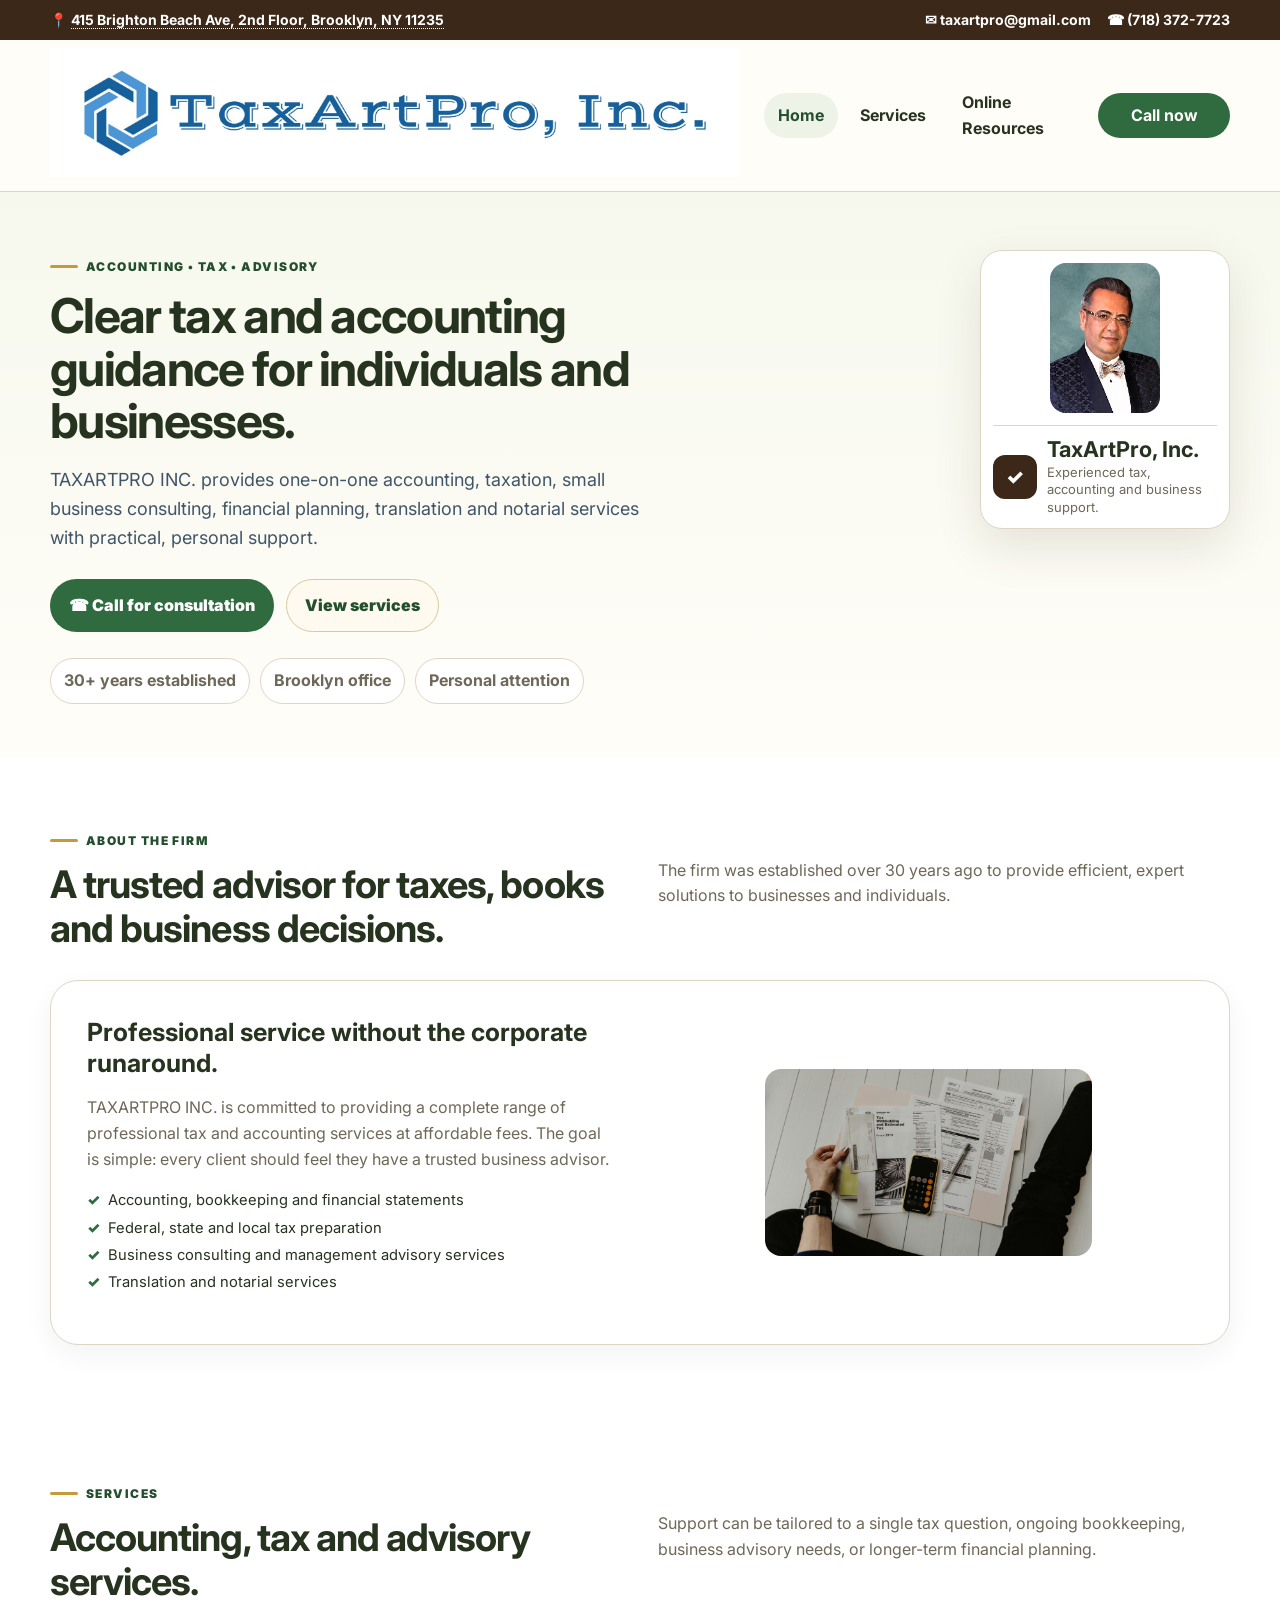
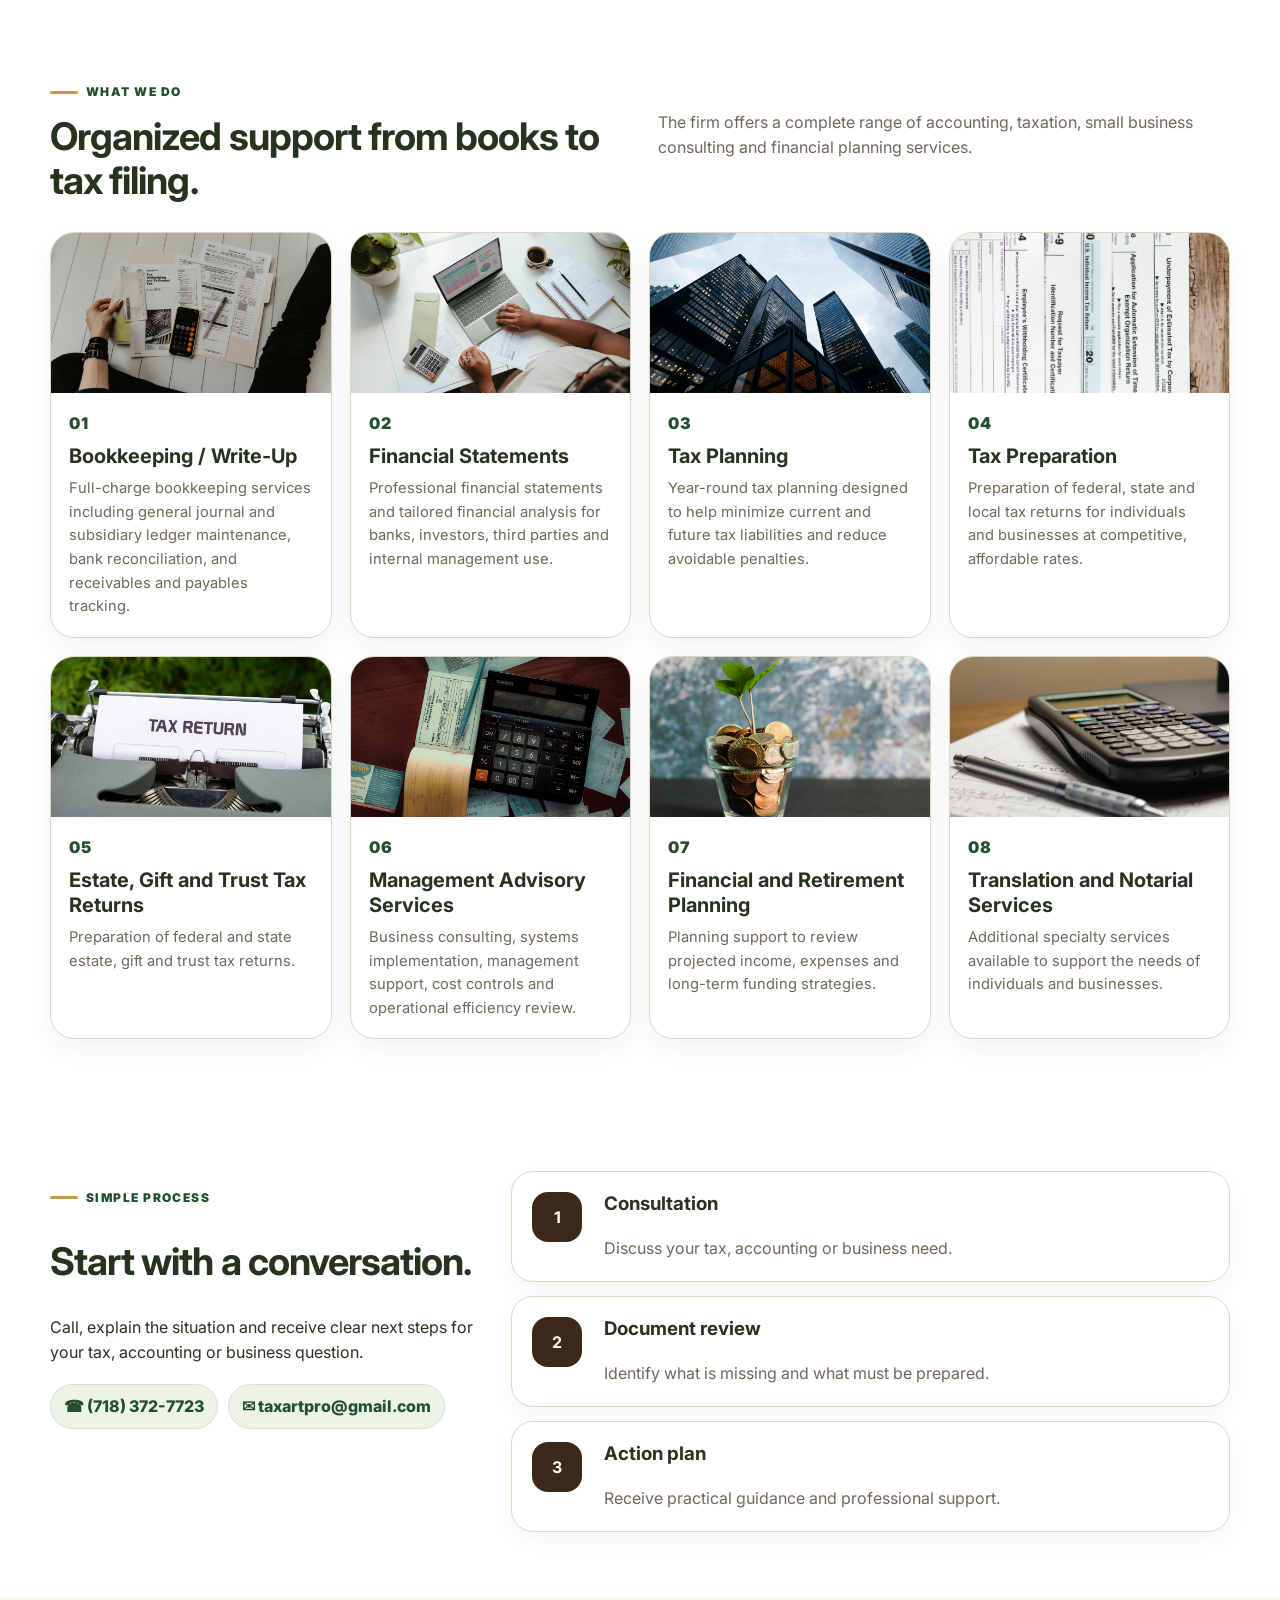
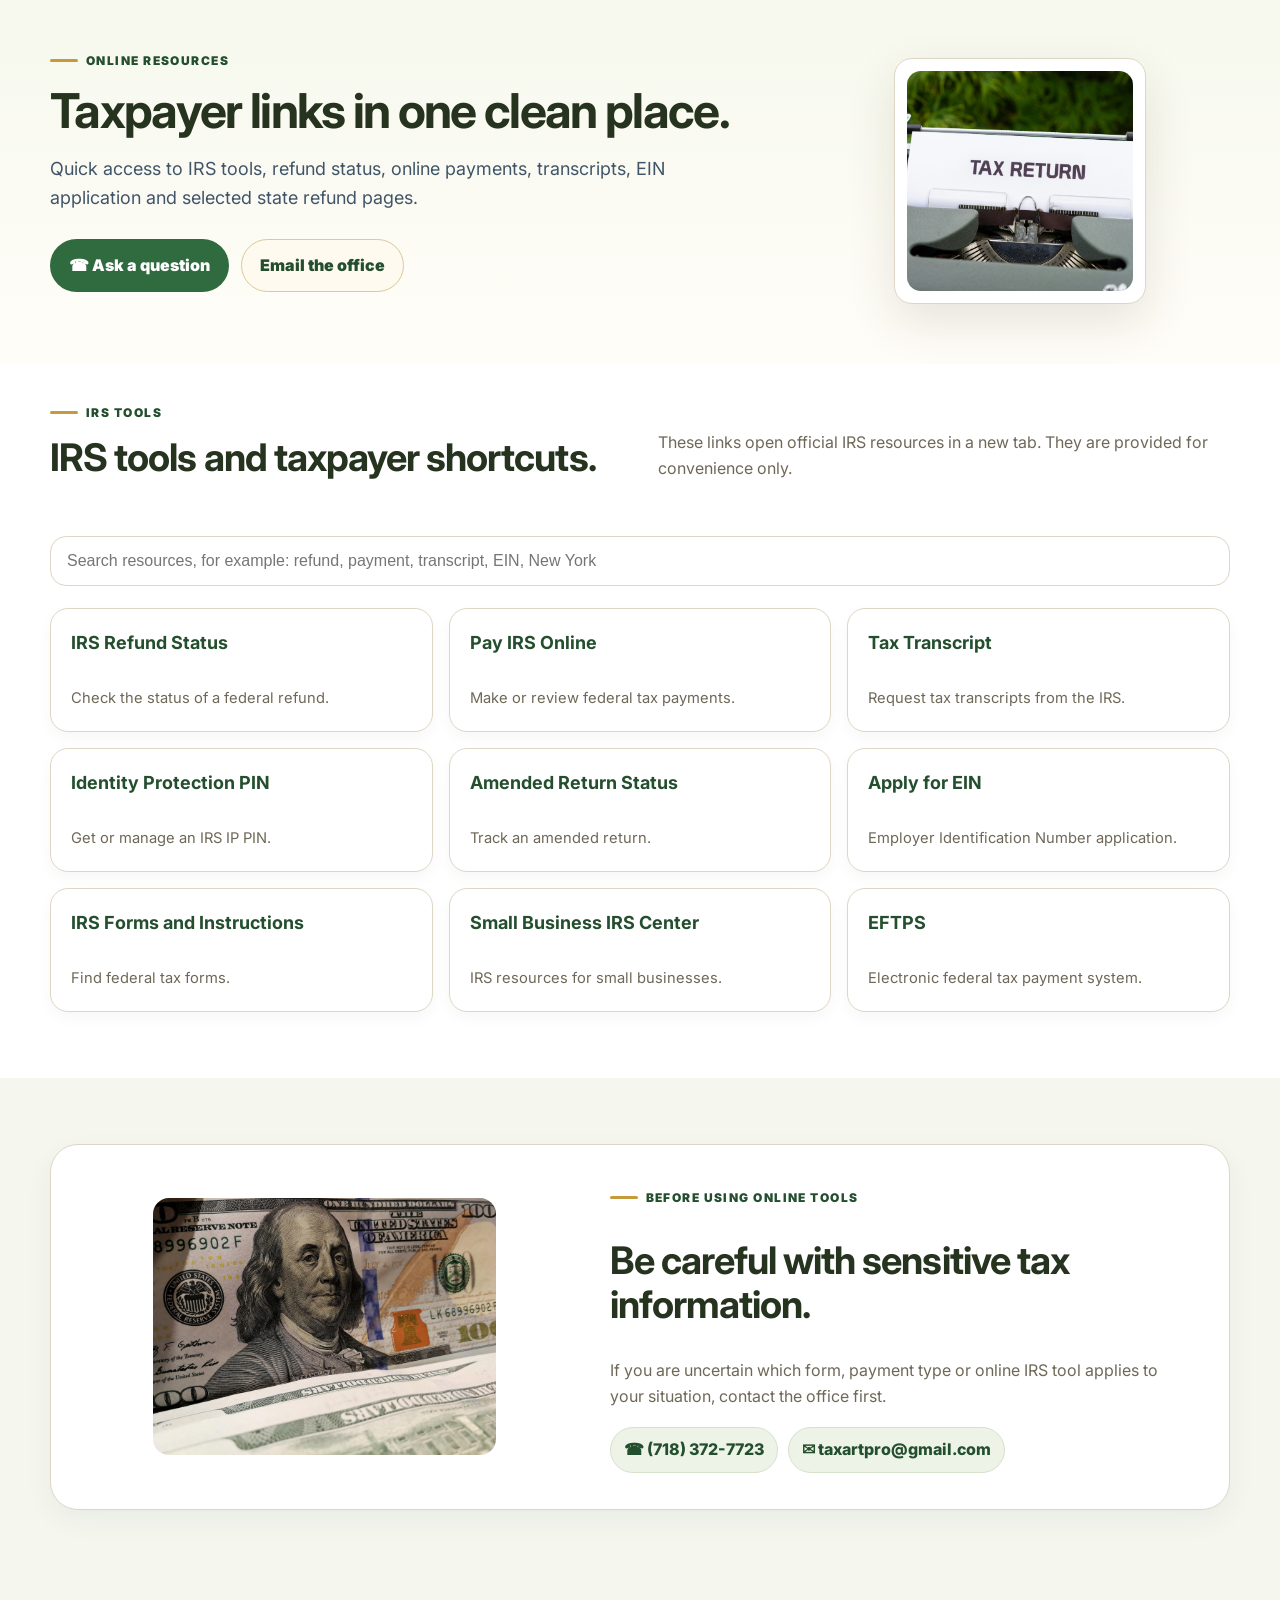
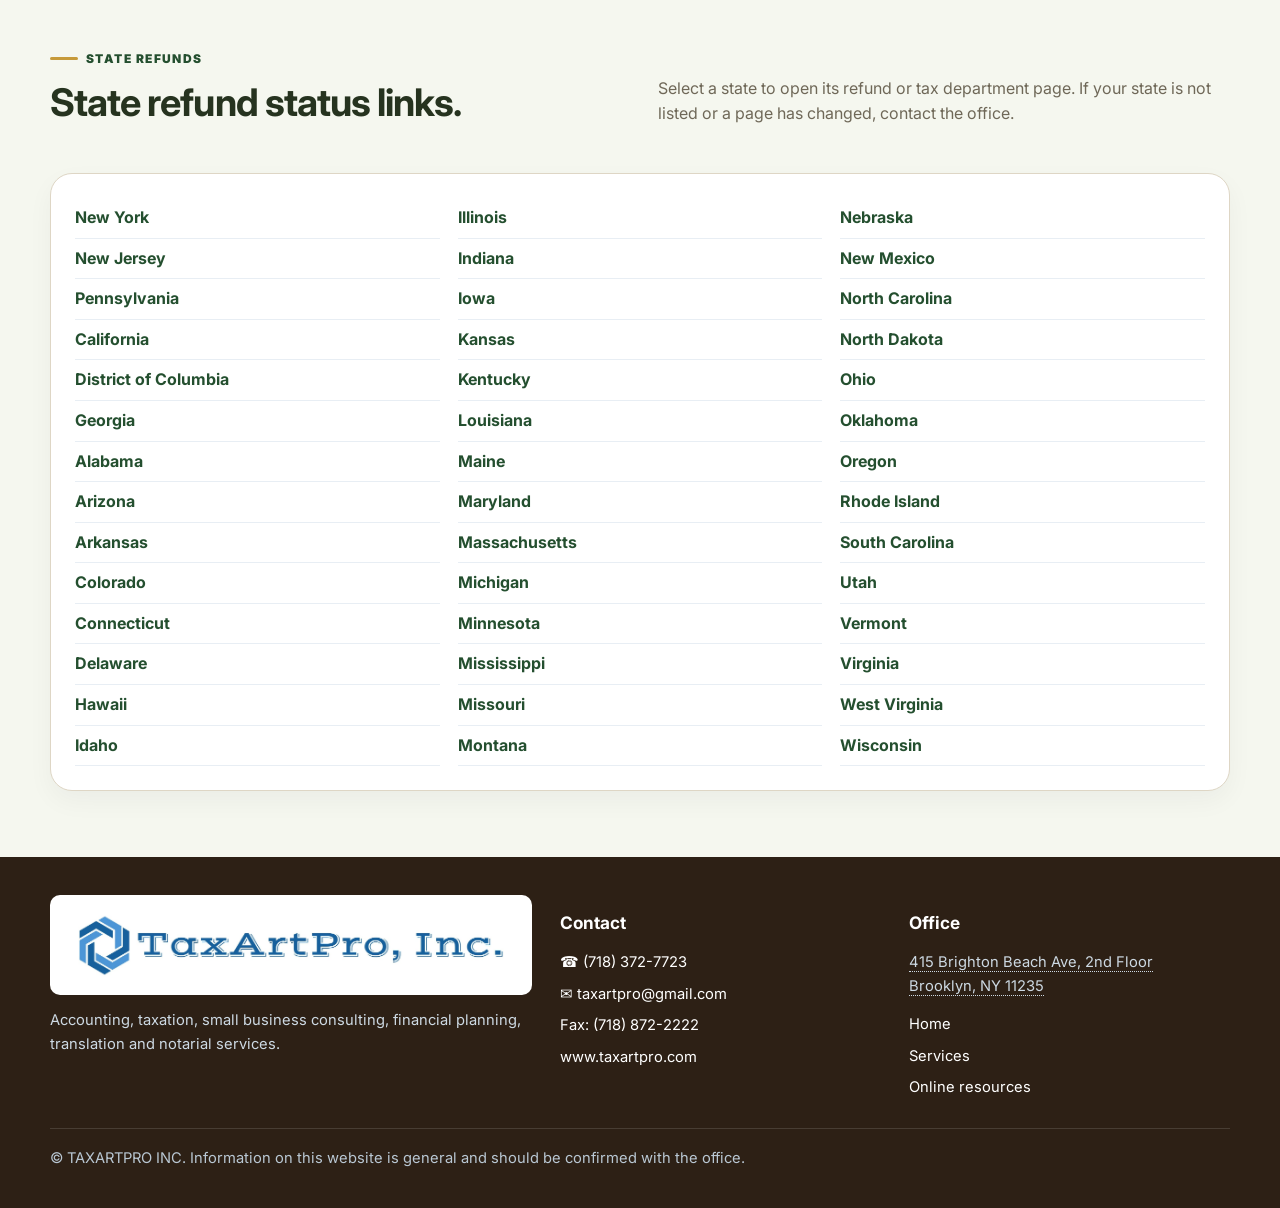
==== index.html @ f342ea36 "Add files via upload" ====
<!doctype html>
<html lang="en">
<head>
<meta charset="utf-8">
<meta name="viewport" content="width=device-width, initial-scale=1">
<title>TAXARTPRO INC. | Accounting, Tax & Advisory</title>
<meta name="description" content="Accounting, tax preparation, bookkeeping, consulting and financial planning services in Brooklyn, NY.">
<link rel="preconnect" href="https://fonts.googleapis.com">
<link rel="preconnect" href="https://fonts.gstatic.com" crossorigin>
<link href="https://fonts.googleapis.com/css2?family=Inter:wght@400;500;600;700;800&display=swap" rel="stylesheet">
<link rel="stylesheet" href="assets/css/styles.css">
</head>
<body>
<a class="skip" href="#main">Skip to content</a>
<div class="topbar">
  <div class="container topbar-inner">
    <span>📍 <a class="address-link" href="https://www.google.com/maps/search/?api=1&query=415%20Brighton%20Beach%20Ave%202nd%20Floor%2C%20Brooklyn%2C%20NY%2011235" target="_blank" rel="noopener">415 Brighton Beach Ave, 2nd Floor, Brooklyn, NY 11235</a></span>
    <span class="topbar-links"><a href="mailto:taxartpro@gmail.com">✉ taxartpro@gmail.com</a><a href="tel:+17183727723">☎ (718) 372-7723</a></span>
  </div>
</div>
<header class="header">
  <div class="container nav">
    <a class="logo" href="index.html" aria-label="TaxArtPro home"><img src="assets/img/taxartpro-logo.jpg" alt="TaxArtPro, Inc. logo"></a>
    <button class="menu-toggle" aria-expanded="false">Menu</button>
    <nav class="nav-links" aria-label="Main navigation"><a class="active" href="#home">Home</a><a href="#services">Services</a><a href="#resources">Online Resources</a><a class="call" href="tel:+17183727723">Call now</a></nav>
  </div>
</header>
<main id="main">
<section id="home" class="hero home-hero anchor-section">
  <div class="container hero-grid">
    <div class="hero-copy">
      <span class="eyebrow">Accounting • Tax • Advisory</span>
      <h1>Clear tax and accounting guidance for individuals and businesses.</h1>
      <p class="lead">TAXARTPRO INC. provides one-on-one accounting, taxation, small business consulting, financial planning, translation and notarial services with practical, personal support.</p>
      <div class="actions"><a class="btn primary" href="tel:+17183727723">☎ Call for consultation</a><a class="btn secondary" href="services.html">View services</a></div>
      <div class="trust-row"><span>30+ years established</span><span>Brooklyn office</span><span>Personal attention</span></div>
    </div>
    <aside class="hero-photo-card">
      <img class="main-photo advisor-main-photo" src="assets/img/advisor-igor.png" alt="Igor from TaxArtPro">
      <div class="advisor-strip">
        <div class="advisor-logo-mark">✓</div><div><strong>TaxArtPro, Inc.</strong><span>Experienced tax, accounting and business support.</span></div>
      </div>
    </aside>
  </div>
</section>



<section class="section">
  <div class="container section-title">
    <div><span class="eyebrow">About the firm</span><h2>A trusted advisor for taxes, books and business decisions.</h2></div>
    <p>The firm was established over 30 years ago to provide efficient, expert solutions to businesses and individuals.</p>
  </div>
  <div class="container split-card">
    <div class="card-content">
      <h3>Professional service without the corporate runaround.</h3>
      <p>TAXARTPRO INC. is committed to providing a complete range of professional tax and accounting services at affordable fees. The goal is simple: every client should feel they have a trusted business advisor.</p>
      <ul class="checklist"><li>Accounting, bookkeeping and financial statements</li><li>Federal, state and local tax preparation</li><li>Business consulting and management advisory services</li><li>Translation and notarial services</li></ul>
    </div>
    <img class="section-photo" src="assets/img/photos/home-about.jpg" alt="Tax documents and calculator on a desk">
  </div>
</section>


<section id="services" class="section anchor-section">
  <div class="container section-title">
    <div><span class="eyebrow">Services</span><h2>Accounting, tax and advisory services.</h2></div>
    <p>Support can be tailored to a single tax question, ongoing bookkeeping, business advisory needs, or longer-term financial planning.</p>
  </div>
</section>
<section class="section"><div class="container section-title"><div><span class="eyebrow">What we do</span><h2>Organized support from books to tax filing.</h2></div><p>The firm offers a complete range of accounting, taxation, small business consulting and financial planning services.</p></div>
<div class="container service-detail-grid">
<article class="detail-card" id="bookkeeping"><img src="assets/img/photos/services-bookkeeping.jpg" alt="Bookkeeping documents and calculator"><span>01</span><h3>Bookkeeping / Write-Up</h3><p>Full-charge bookkeeping services including general journal and subsidiary ledger maintenance, bank reconciliation, and receivables and payables tracking.</p></article>
<article class="detail-card"><img src="assets/img/photos/services-statements.jpg" alt="Financial dashboard and reporting"><span>02</span><h3>Financial Statements</h3><p>Professional financial statements and tailored financial analysis for banks, investors, third parties and internal management use.</p></article>
<article class="detail-card"><img src="assets/img/photos/services-tax-planning.jpg" alt="Tax return documents"><span>03</span><h3>Tax Planning</h3><p>Year-round tax planning designed to help minimize current and future tax liabilities and reduce avoidable penalties.</p></article>
<article class="detail-card" id="tax-prep"><img src="assets/img/photos/services-tax-prep.jpg" alt="Tax time note on tax forms"><span>04</span><h3>Tax Preparation</h3><p>Preparation of federal, state and local tax returns for individuals and businesses at competitive, affordable rates.</p></article>
<article class="detail-card"><img src="assets/img/photos/services-estate.jpg" alt="Tax paperwork and calculator"><span>05</span><h3>Estate, Gift and Trust Tax Returns</h3><p>Preparation of federal and state estate, gift and trust tax returns.</p></article>
<article class="detail-card"><img src="assets/img/photos/services-management.jpg" alt="Professional office buildings"><span>06</span><h3>Management Advisory Services</h3><p>Business consulting, systems implementation, management support, cost controls and operational efficiency review.</p></article>
<article class="detail-card" id="planning"><img src="assets/img/photos/services-financial-planning.jpg" alt="Plant growing from coins"><span>07</span><h3>Financial and Retirement Planning</h3><p>Planning support to review projected income, expenses and long-term funding strategies.</p></article>
<article class="detail-card"><img src="assets/img/photos/services-specialty.jpg" alt="Calculator close-up"><span>08</span><h3>Translation and Notarial Services</h3><p>Additional specialty services available to support the needs of individuals and businesses.</p></article>
</div></section>


<section class="section">
  <div class="container process-card">
    <div>
      <span class="eyebrow">Simple process</span><h2>Start with a conversation.</h2><p>Call, explain the situation and receive clear next steps for your tax, accounting or business question.</p>
      <div class="contact-inline"><a href="tel:+17183727723">☎ (718) 372-7723</a><a href="mailto:taxartpro@gmail.com">✉ taxartpro@gmail.com</a></div>
    </div>
    <div class="steps"><div><strong>1</strong><h3>Consultation</h3><p>Discuss your tax, accounting or business need.</p></div><div><strong>2</strong><h3>Document review</h3><p>Identify what is missing and what must be prepared.</p></div><div><strong>3</strong><h3>Action plan</h3><p>Receive practical guidance and professional support.</p></div></div>
  </div>
</section>


<section id="resources" class="hero compact-hero anchor-section">
  <div class="container hero-grid">
    <div>
      <span class="eyebrow">Online resources</span>
      <h1>Taxpayer links in one clean place.</h1>
      <p class="lead">Quick access to IRS tools, refund status, online payments, transcripts, EIN application and selected state refund pages.</p>
      <div class="actions"><a class="btn primary" href="tel:+17183727723">☎ Ask a question</a><a class="btn secondary" href="mailto:taxartpro@gmail.com">Email the office</a></div>
    </div>
    <div class="hero-photo-card small"><img class="main-photo" src="assets/img/photos/resources-hero.jpg" alt="Tax forms and documents"></div>
  </div>
</section>
<section class="section"><div class="container section-title"><div><span class="eyebrow">IRS tools</span><h2>IRS tools and taxpayer shortcuts.</h2></div><p>These links open official IRS resources in a new tab. They are provided for convenience only.</p></div><div class="container"><input id="resourceSearch" class="resource-search" type="search" placeholder="Search resources, for example: refund, payment, transcript, EIN, New York"></div><div class="container resource-grid">
<a data-resource class="resource-card" href="https://www.irs.gov/refunds" target="_blank" rel="noopener"><strong>IRS Refund Status</strong><span>Check the status of a federal refund.</span></a>
<a data-resource class="resource-card" href="https://www.irs.gov/payments" target="_blank" rel="noopener"><strong>Pay IRS Online</strong><span>Make or review federal tax payments.</span></a>
<a data-resource class="resource-card" href="https://www.irs.gov/individuals/get-transcript" target="_blank" rel="noopener"><strong>Tax Transcript</strong><span>Request tax transcripts from the IRS.</span></a>
<a data-resource class="resource-card" href="https://www.irs.gov/individuals/get-an-identity-protection-pin" target="_blank" rel="noopener"><strong>Identity Protection PIN</strong><span>Get or manage an IRS IP PIN.</span></a>
<a data-resource class="resource-card" href="https://www.irs.gov/filing/wheres-my-amended-return" target="_blank" rel="noopener"><strong>Amended Return Status</strong><span>Track an amended return.</span></a>
<a data-resource class="resource-card" href="https://www.irs.gov/businesses/small-businesses-self-employed/apply-for-an-employer-identification-number-ein-online" target="_blank" rel="noopener"><strong>Apply for EIN</strong><span>Employer Identification Number application.</span></a>
<a data-resource class="resource-card" href="https://www.irs.gov/forms-instructions" target="_blank" rel="noopener"><strong>IRS Forms and Instructions</strong><span>Find federal tax forms.</span></a>
<a data-resource class="resource-card" href="https://www.irs.gov/businesses/small-businesses-self-employed" target="_blank" rel="noopener"><strong>Small Business IRS Center</strong><span>IRS resources for small businesses.</span></a>
<a data-resource class="resource-card" href="https://www.eftps.gov/eftps/" target="_blank" rel="noopener"><strong>EFTPS</strong><span>Electronic federal tax payment system.</span></a>
</div></section>
<section class="section soft"><div class="container split-card image-left"><img class="section-photo" src="assets/img/photos/resources-tools.jpg" alt="Tax documents and coins"><div class="card-content"><span class="eyebrow">Before using online tools</span><h2>Be careful with sensitive tax information.</h2><p>If you are uncertain which form, payment type or online IRS tool applies to your situation, contact the office first.</p><div class="contact-inline"><a href="tel:+17183727723">☎ (718) 372-7723</a><a href="mailto:taxartpro@gmail.com">✉ taxartpro@gmail.com</a></div></div></div></section>
<section class="section soft"><div class="container section-title"><div><span class="eyebrow">State refunds</span><h2>State refund status links.</h2></div><p>Select a state to open its refund or tax department page. If your state is not listed or a page has changed, contact the office.</p></div><div class="container card"><div class="state-grid">
<a data-resource href="https://www.tax.ny.gov/pit/file/refund.htm" target="_blank" rel="noopener">New York</a>
<a data-resource href="https://www.nj.gov/treasury/taxation/checkrefundstatus.shtml" target="_blank" rel="noopener">New Jersey</a>
<a data-resource href="https://www.revenue.pa.gov/OnlineServices/PersonalIncomeTaxe-Services/Pages/Where's-My-Income-Tax-Refund.aspx" target="_blank" rel="noopener">Pennsylvania</a>
<a data-resource href="https://www.ftb.ca.gov/refund/index.asp" target="_blank" rel="noopener">California</a>
<a data-resource href="https://mytax.dc.gov/_/#1" target="_blank" rel="noopener">District of Columbia</a>
<a data-resource href="https://dor.georgia.gov/wheres-my-refund" target="_blank" rel="noopener">Georgia</a>
<a data-resource href="https://www.revenue.alabama.gov/individual-corporate/wheres-my-refund/" target="_blank" rel="noopener">Alabama</a>
<a data-resource href="https://aztaxes.gov/Home/CheckRefund" target="_blank" rel="noopener">Arizona</a>
<a data-resource href="https://atap.arkansas.gov/_/" target="_blank" rel="noopener">Arkansas</a>
<a data-resource href="https://tax.colorado.gov/where-is-my-refund" target="_blank" rel="noopener">Colorado</a>
<a data-resource href="https://drs.ct.gov/eservices/_/#1" target="_blank" rel="noopener">Connecticut</a>
<a data-resource href="https://dorweb.revenue.delaware.gov/scripts/refinq/refinq.dll" target="_blank" rel="noopener">Delaware</a>
<a data-resource href="https://tax.hawaii.gov/individuals/refunds/" target="_blank" rel="noopener">Hawaii</a>
<a data-resource href="https://tax.idaho.gov/i-1187.cfm" target="_blank" rel="noopener">Idaho</a>
<a data-resource href="https://mytax.illinois.gov/_/#1" target="_blank" rel="noopener">Illinois</a>
<a data-resource href="https://www.in.gov/dor/individual-income-taxes/check-the-status-of-your-refund/" target="_blank" rel="noopener">Indiana</a>
<a data-resource href="https://tax.iowa.gov/wheres-my-refund" target="_blank" rel="noopener">Iowa</a>
<a data-resource href="https://www.kdor.ks.gov/Apps/kcsc/increfundstatus.aspx" target="_blank" rel="noopener">Kansas</a>
<a data-resource href="https://refund.ky.gov/" target="_blank" rel="noopener">Kentucky</a>
<a data-resource href="https://revenue.louisiana.gov/refundstatus" target="_blank" rel="noopener">Louisiana</a>
<a data-resource href="https://portal.maine.gov/refundstatus/refund" target="_blank" rel="noopener">Maine</a>
<a data-resource href="https://interactive.marylandtaxes.gov/INDIV/refundstatus/home.aspx" target="_blank" rel="noopener">Maryland</a>
<a data-resource href="https://mtc.dor.state.ma.us/mtc/_/#1" target="_blank" rel="noopener">Massachusetts</a>
<a data-resource href="https://www.michigan.gov/taxes/iit/refund" target="_blank" rel="noopener">Michigan</a>
<a data-resource href="https://www.revenue.state.mn.us/wheres-my-refund" target="_blank" rel="noopener">Minnesota</a>
<a data-resource href="https://www.dor.ms.gov/tag/wheres-my-refund" target="_blank" rel="noopener">Mississippi</a>
<a data-resource href="https://mytax.mo.gov/rptp/portal/home/return-tracker" target="_blank" rel="noopener">Missouri</a>
<a data-resource href="https://mtrevenue.gov/taxes/individual-income-tax/refund-status/" target="_blank" rel="noopener">Montana</a>
<a data-resource href="https://revenue.nebraska.gov/individuals/refund-information" target="_blank" rel="noopener">Nebraska</a>
<a data-resource href="https://tap.state.nm.us/tap/_/#1" target="_blank" rel="noopener">New Mexico</a>
<a data-resource href="https://www.ncdor.gov/file-pay/refund-process" target="_blank" rel="noopener">North Carolina</a>
<a data-resource href="https://www.tax.nd.gov/individual/refund" target="_blank" rel="noopener">North Dakota</a>
<a data-resource href="https://tax.ohio.gov/individual/refund-status" target="_blank" rel="noopener">Ohio</a>
<a data-resource href="https://oktap.tax.ok.gov/oktap/web/_/" target="_blank" rel="noopener">Oklahoma</a>
<a data-resource href="https://www.oregon.gov/dor/programs/individuals/Pages/refund.aspx" target="_blank" rel="noopener">Oregon</a>
<a data-resource href="https://tax.ri.gov/refund-status" target="_blank" rel="noopener">Rhode Island</a>
<a data-resource href="https://dor.sc.gov/refund" target="_blank" rel="noopener">South Carolina</a>
<a data-resource href="https://tax.utah.gov/refund" target="_blank" rel="noopener">Utah</a>
<a data-resource href="https://myvtax.vermont.gov/_/#1" target="_blank" rel="noopener">Vermont</a>
<a data-resource href="https://www.individual.tax.virginia.gov/IOP/#/refund/retrieve" target="_blank" rel="noopener">Virginia</a>
<a data-resource href="https://mytaxes.wvtax.gov/_/#1" target="_blank" rel="noopener">West Virginia</a>
<a data-resource href="https://www.revenue.wi.gov/Pages/Apps/TaxReturnStatus.aspx" target="_blank" rel="noopener">Wisconsin</a>
</div></div></section>


</main>
<footer class="footer">
  <div class="container footer-grid">
    <div><img src="assets/img/taxartpro-logo.jpg" alt="TaxArtPro, Inc. logo"><p>Accounting, taxation, small business consulting, financial planning, translation and notarial services.</p></div>
    <div><h3>Contact</h3><div class="footer-links"><a href="tel:+17183727723">☎ (718) 372-7723</a><a href="mailto:taxartpro@gmail.com">✉ taxartpro@gmail.com</a><span>Fax: (718) 872-2222</span><a href="https://www.taxartpro.com" target="_blank" rel="noopener">www.taxartpro.com</a></div></div>
    <div><h3>Office</h3><p><a class="address-link" href="https://www.google.com/maps/search/?api=1&query=415%20Brighton%20Beach%20Ave%202nd%20Floor%2C%20Brooklyn%2C%20NY%2011235" target="_blank" rel="noopener">415 Brighton Beach Ave, 2nd Floor<br>Brooklyn, NY 11235</a></p><div class="footer-links"><a href="#home">Home</a><a href="#services">Services</a><a href="#resources">Online resources</a></div></div>
  </div>
  <div class="container fine">© TAXARTPRO INC. Information on this website is general and should be confirmed with the office.</div>
</footer>
<script src="assets/js/main.js"></script>
</body>
</html>
---- assets/css/styles.css ----
:root{
  --ink:#132033; --muted:#5f6f80; --blue:#176ca8; --blue-dark:#0e4f81; --gold:#c7983a;
  --soft:#f4f8fb; --cream:#fbf6ed; --line:#dfe8ef; --white:#fff; --shadow:0 18px 48px rgba(19,32,51,.10);
  --radius:22px; --max:1180px;
}
*{box-sizing:border-box} html{scroll-behavior:smooth}
body{margin:0;font-family:Inter,Arial,Helvetica,sans-serif;color:var(--ink);background:#fff;line-height:1.6;font-size:16px}
a{color:inherit} img{max-width:100%;display:block}.container{width:min(var(--max),calc(100% - 44px));margin:auto}.skip{position:absolute;left:-999px}.skip:focus{left:16px;top:12px;background:#fff;padding:10px;z-index:99}
.topbar{background:#0f3558;color:#fff;font-size:14px}.topbar-inner{display:flex;gap:18px;justify-content:space-between;align-items:center;padding:9px 0}.topbar a{color:#fff;text-decoration:none;font-weight:700}.topbar-links{display:flex;gap:16px;flex-wrap:wrap}
.header{background:#fff;border-bottom:1px solid var(--line);position:sticky;top:0;z-index:10}.nav{min-height:82px;display:flex;align-items:center;justify-content:space-between;gap:24px}.logo{display:flex;align-items:center;text-decoration:none;min-width:0}.logo img{width:300px;max-height:58px;object-fit:contain}.nav-links{display:flex;gap:8px;align-items:center}.nav-links a{text-decoration:none;color:var(--ink);font-weight:700;padding:10px 14px;border-radius:999px}.nav-links a:hover,.nav-links a.active{background:#edf5fb;color:var(--blue-dark)}.nav-links .call{background:var(--blue);color:#fff}.menu-toggle{display:none;border:1px solid var(--line);background:#fff;border-radius:12px;padding:10px 13px;font-weight:800}
.hero{background:linear-gradient(180deg,#f7fbfe 0%,#fff 100%);padding:58px 0 54px}.compact-hero{padding:46px 0}.hero-grid{display:grid;grid-template-columns:1.03fr .97fr;gap:46px;align-items:center}.hero-copy{max-width:620px}.eyebrow{display:inline-flex;align-items:center;gap:8px;text-transform:uppercase;letter-spacing:.12em;color:var(--blue-dark);font-weight:900;font-size:12px}.eyebrow:before{content:"";width:28px;height:3px;background:var(--gold);border-radius:8px}h1{font-size:clamp(34px,3.8vw,48px);line-height:1.1;margin:14px 0 16px;letter-spacing:-.035em}h2{font-size:clamp(26px,3vw,38px);line-height:1.16;letter-spacing:-.025em}h3{line-height:1.25}.lead{font-size:18px;color:#405568;max-width:680px}.actions{display:flex;gap:12px;flex-wrap:wrap;margin:26px 0}.btn{display:inline-flex;align-items:center;gap:8px;text-decoration:none;border-radius:999px;padding:13px 18px;font-weight:900;border:1px solid transparent}.btn.primary{background:var(--blue);color:#fff}.btn.secondary{background:#fff;color:var(--blue-dark);border-color:#cfe0ed}.trust-row{display:flex;gap:10px;flex-wrap:wrap;margin-top:24px}.trust-row span{background:#fff;border:1px solid var(--line);border-radius:999px;padding:9px 13px;color:var(--muted);font-weight:700}
.hero-photo-card{background:#fff;border:1px solid var(--line);border-radius:28px;box-shadow:var(--shadow);padding:18px}.hero-photo-card.small{padding:14px}.main-photo{width:100%;height:430px;object-fit:cover;border-radius:22px}.compact-hero .main-photo{height:360px}.advisor-strip{display:grid;grid-template-columns:96px 1fr;gap:18px;align-items:center;margin-top:16px;padding-top:16px;border-top:1px solid var(--line)}.advisor-strip img{width:96px;height:110px;object-fit:cover;border-radius:18px;background:#eef6fb}.advisor-strip strong{display:block;font-size:20px}.advisor-strip span{display:block;color:var(--muted);margin-top:2px}
.section{padding:66px 0}.section.soft{background:var(--soft)}.section.cream{background:var(--cream)}.section-title{display:grid;grid-template-columns:1fr 1fr;gap:36px;margin-bottom:30px}.section-title h2{margin:12px 0 0}.section-title p{color:var(--muted);margin-top:34px}.split-card{background:#fff;border:1px solid var(--line);border-radius:28px;box-shadow:0 10px 28px rgba(19,32,51,.055);padding:28px;display:grid;grid-template-columns:1fr 1fr;gap:32px;align-items:center}.split-card.image-left{grid-template-columns:.9fr 1.1fr}.card-content{padding:8px}.card-content h3{font-size:25px;margin:0 0 14px}.card-content p{color:var(--muted)}.section-photo{width:100%;height:350px;object-fit:cover;border-radius:22px}.checklist{padding-left:0;list-style:none;display:grid;gap:10px;margin-top:18px}.checklist li:before{content:"✓";font-weight:900;color:var(--blue);margin-right:8px}
.card-grid{display:grid;gap:20px}.card-grid.three{grid-template-columns:repeat(3,1fr)}.service-card,.detail-card{background:#fff;border:1px solid var(--line);border-radius:24px;overflow:hidden;box-shadow:0 10px 26px rgba(19,32,51,.055)}.service-card img{height:210px;width:100%;object-fit:cover}.service-card div{padding:22px}.service-card h3{font-size:22px;margin:0 0 8px}.service-card p{color:var(--muted);margin:0}.service-detail-grid{display:grid;grid-template-columns:repeat(4,1fr);gap:18px}.detail-card{padding-bottom:18px}.detail-card img{width:100%;height:160px;object-fit:cover}.detail-card span{display:inline-block;margin:18px 18px 0;color:var(--blue-dark);font-weight:900;letter-spacing:.08em}.detail-card h3{font-size:20px;margin:8px 18px}.detail-card p{margin:0 18px;color:var(--muted)}
.process-card{display:grid;grid-template-columns:.85fr 1.15fr;gap:30px;align-items:start}.process-card>div:first-child{padding:10px 0}.steps{display:grid;gap:14px}.steps>div{background:#fff;border:1px solid var(--line);border-radius:22px;padding:20px;display:grid;grid-template-columns:56px 1fr;gap:16px;align-items:start;box-shadow:0 8px 22px rgba(19,32,51,.045)}.steps strong{width:50px;height:50px;background:#0f3558;color:#fff;border-radius:16px;display:grid;place-items:center}.steps h3{margin:0 0 4px}.steps p{margin:0;color:var(--muted)}.contact-inline{display:flex;gap:10px;flex-wrap:wrap;margin-top:18px}.contact-inline a{background:#eef6fb;border:1px solid #d8e8f2;border-radius:999px;padding:9px 13px;text-decoration:none;font-weight:800;color:#154d7d}
.contact-band{background:#0f3558;color:#fff;border-radius:28px;padding:32px;display:grid;grid-template-columns:1.1fr .9fr;gap:24px;align-items:center}.contact-band h2{margin:0 0 8px}.contact-band p{margin:0;color:#d7e7f2}.contact-list{display:grid;gap:10px}.contact-list a,.contact-list span{background:rgba(255,255,255,.1);border:1px solid rgba(255,255,255,.14);padding:12px 14px;border-radius:14px;color:#fff;text-decoration:none;font-weight:700}
.resource-search{width:100%;padding:15px 16px;border:1px solid var(--line);border-radius:16px;font-size:16px;margin:8px 0 22px}.resource-grid{display:grid;grid-template-columns:repeat(3,1fr);gap:16px}.resource-card{text-decoration:none;background:#fff;border:1px solid var(--line);border-radius:18px;padding:20px;min-height:124px;display:flex;flex-direction:column;justify-content:space-between;transition:.15s;box-shadow:0 6px 16px rgba(19,32,51,.035)}.resource-card:hover{transform:translateY(-2px);box-shadow:var(--shadow)}.resource-card strong{font-size:18px}.resource-card span{color:var(--muted)}.state-grid{columns:3;column-gap:18px}.state-grid a{display:block;text-decoration:none;border-bottom:1px solid #e8eef4;padding:7px 0;color:var(--blue-dark);font-weight:700;break-inside:avoid}.card{background:#fff;border:1px solid var(--line);border-radius:var(--radius);padding:24px;box-shadow:0 10px 26px rgba(20,34,51,.045)}
.footer{padding:38px 0;background:#0d2338;color:#fff}.footer-grid{display:grid;grid-template-columns:1.2fr .8fr .8fr;gap:28px}.footer img{width:220px;background:#fff;border-radius:10px;padding:6px}.footer a{color:#fff;text-decoration:none}.footer p,.footer small{color:#cdd9e3}.footer-links{display:grid;gap:8px}.fine{border-top:1px solid rgba(255,255,255,.13);margin-top:28px;padding-top:18px;color:#b9c7d3;font-size:13px}
@media (max-width:980px){.topbar-inner{display:block}.topbar-links{margin-top:4px}.logo img{width:230px}.menu-toggle{display:block}.nav{min-height:74px}.nav-links{display:none;position:absolute;top:74px;left:20px;right:20px;background:#fff;border:1px solid var(--line);border-radius:18px;padding:12px;box-shadow:var(--shadow);flex-direction:column;align-items:stretch}.nav-links.open{display:flex}.hero-grid,.section-title,.split-card,.split-card.image-left,.process-card,.contact-band,.footer-grid{grid-template-columns:1fr}.card-grid.three,.service-detail-grid,.resource-grid{grid-template-columns:1fr 1fr}.main-photo,.compact-hero .main-photo{height:330px}.section-photo{height:300px}.section{padding:50px 0}.state-grid{columns:2}}
@media (max-width:620px){.container{width:min(100% - 28px,var(--max))}.logo img{width:188px}.hero{padding:38px 0}.card-grid.three,.service-detail-grid,.resource-grid{grid-template-columns:1fr}.state-grid{columns:1}.main-photo,.compact-hero .main-photo{height:260px}.advisor-strip{grid-template-columns:76px 1fr}.advisor-strip img{width:76px;height:86px}.actions .btn{width:100%;justify-content:center}h1{font-size:31px}.lead{font-size:16px}.split-card{padding:20px}.service-card img,.detail-card img{height:190px}.steps>div{grid-template-columns:48px 1fr}.contact-band{padding:22px}}


/* v8 final fixes */
.hero-photo-card .advisor-main-photo{height:520px;object-fit:cover;object-position:center top;background:#eef6fb;}
.advisor-strip{grid-template-columns:74px 1fr;align-items:center;}
.advisor-logo-mark{width:62px;height:62px;border-radius:18px;background:#0f3558;color:white;display:grid;place-items:center;font-size:28px;font-weight:900;}
.advisor-strip strong{font-size:clamp(26px,3vw,38px);line-height:1.05;}
.advisor-strip span{font-size:17px;}
.steps>div strong{grid-row:1 / span 2;}
.steps>div h3,.steps>div p{grid-column:2;}
.steps>div p{margin:0;max-width:52ch;}
.process-card{grid-template-columns:.75fr 1.25fr;}
.detail-card img,.service-card img,.section-photo,.main-photo{object-position:center center;}
@media (max-width:980px){.process-card{grid-template-columns:1fr}.hero-photo-card .advisor-main-photo{height:420px}}
@media (max-width:620px){.hero-photo-card .advisor-main-photo{height:340px}.advisor-strip{grid-template-columns:1fr;text-align:center}.advisor-logo-mark{margin:auto}.steps>div{grid-template-columns:48px 1fr}.steps>div strong{grid-row:1 / span 2}.steps>div h3,.steps>div p{grid-column:2}}


/* v8-adjusted: requested final sizing changes */
.logo img {
  width: 390px;
  max-height: 86px;
}

.footer img {
  width: 280px;
  max-height: 90px;
  object-fit: contain;
}

.checklist,
.service-card p,
.detail-card p,
.resource-card span,
.contact-list,
.footer,
.fine {
  font-size: 0.92rem;
}

.checklist {
  gap: 6px;
}

.checklist li {
  line-height: 1.45;
}

.advisor-strip {
  grid-template-columns: 170px minmax(0, 1fr);
  gap: 1.5rem;
}

.advisor-strip img {
  width: 155px;
  height: 155px;
}

.advisor-strip h2 {
  font-size: clamp(1.65rem, 2.4vw, 2.15rem);
}

.advisor-strip p {
  font-size: 0.98rem;
}

@media (max-width: 980px) {
  .logo img {
    width: 300px;
    max-height: 72px;
  }
  .footer img {
    width: 240px;
  }
}

@media (max-width: 620px) {
  .logo img {
    width: 230px;
    max-height: 62px;
  }
  .advisor-strip {
    grid-template-columns: 1fr;
  }
  .advisor-strip img {
    width: 135px;
    height: 135px;
    margin-inline: auto;
  }
}


/* v9: larger blue letterhead logo and much smaller portrait */
.logo img {
  width: 720px;
  max-height: 150px;
}

.nav {
  min-height: 150px;
}

.footer img {
  width: 520px;
  max-height: 160px;
  object-fit: contain;
}

.advisor-strip {
  grid-template-columns: 90px minmax(0, 1fr);
  gap: 1rem;
}

.advisor-strip img {
  width: 78px;
  height: 78px;
  border-radius: 14px;
}

.advisor-strip h2 {
  font-size: clamp(1.45rem, 2vw, 1.85rem);
}

.advisor-strip p {
  font-size: 0.92rem;
}

@media (max-width: 980px) {
  .logo img {
    width: 460px;
    max-height: 105px;
  }
  .nav {
    min-height: 110px;
  }
  .footer img {
    width: 360px;
  }
  .nav-links {
    top: 110px;
  }
}

@media (max-width: 620px) {
  .logo img {
    width: 300px;
    max-height: 80px;
  }
  .nav {
    min-height: 88px;
  }
  .nav-links {
    top: 88px;
  }
  .advisor-strip {
    grid-template-columns: 70px minmax(0, 1fr);
    text-align: left;
  }
  .advisor-strip img {
    width: 64px;
    height: 64px;
    margin: 0;
  }
}


/* v10: replace advisor portrait with uploaded high-quality image */
.advisor-strip {
  grid-template-columns: 150px minmax(0, 1fr);
  gap: 1.4rem;
  align-items: center;
}

.advisor-strip img {
  width: 132px;
  height: 132px;
  object-fit: cover;
  object-position: center top;
  border-radius: 18px;
  box-shadow: 0 10px 26px rgba(19, 32, 51, .12);
}

@media (max-width: 620px) {
  .advisor-strip {
    grid-template-columns: 105px minmax(0, 1fr);
    text-align: left;
  }

  .advisor-strip img {
    width: 92px;
    height: 92px;
    margin: 0;
  }
}


/* v12: green / brown / gold theme + updated advisor portrait */
:root {
  --ink: #26331f;
  --muted: #6f6858;
  --blue: #2f6b3f;
  --blue-dark: #244f2f;
  --gold: #c69a3a;
  --soft: #f5f7ef;
  --cream: #fbf4e5;
  --line: #ded6c5;
  --white: #ffffff;
  --shadow: 0 18px 48px rgba(68, 49, 24, .12);
}

/* Header/top/footer recolor */
.topbar {
  background: #3b2819;
}

.header {
  background: #fffdf8;
  border-bottom-color: #ded6c5;
}

.nav-links a:hover,
.nav-links a.active {
  background: #edf4e7;
  color: #244f2f;
}

.nav-links .call,
.btn.primary {
  background: #2f6b3f;
  color: #fff;
}

.btn.secondary {
  color: #244f2f;
  border-color: #d9c99b;
  background: #fffaf0;
}

.hero {
  background: linear-gradient(180deg, #f6f8ed 0%, #fffdf8 100%);
}

.eyebrow {
  color: #244f2f;
}

.eyebrow:before {
  background: #c69a3a;
}

.trust-row span,
.resource-card,
.service-card,
.detail-card,
.split-card,
.card,
.hero-photo-card {
  border-color: #ded6c5;
}

.checklist li:before {
  color: #2f6b3f;
}

.steps strong,
.advisor-logo-mark,
.contact-band {
  background: #3b2819;
}

.contact-inline a {
  background: #edf4e7;
  border-color: #d5e1cb;
  color: #244f2f;
}

.resource-card strong,
.detail-card span,
.state-grid a {
  color: #244f2f;
}

.footer {
  background: #2d2015;
}

/* Keep the new advisor portrait smaller and clean */
.hero-photo-card .advisor-main-photo {
  height: 300px;
  object-fit: cover;
  object-position: center top;
}

@media (max-width: 980px) {
  .hero-photo-card .advisor-main-photo {
    height: 260px;
  }
}

@media (max-width: 620px) {
  .hero-photo-card .advisor-main-photo {
    height: 220px;
  }
}

/* v13: make advisor portrait and its block much smaller */
.home-hero .hero-grid {
  grid-template-columns: minmax(0, 1.28fr) 250px;
  gap: 34px;
  align-items: start;
}

.home-hero .hero-photo-card {
  width: 100%;
  max-width: 250px;
  justify-self: center;
  padding: 12px;
  border-radius: 22px;
}

.home-hero .advisor-main-photo {
  display: block;
  width: 110px;
  max-width: 110px;
  height: 150px;
  margin: 0 auto;
  object-fit: cover;
  object-position: center top;
  border-radius: 16px;
}

.home-hero .advisor-strip {
  grid-template-columns: 44px minmax(0,1fr);
  gap: 10px;
  margin-top: 12px;
  padding-top: 12px;
}

.home-hero .advisor-logo-mark {
  width: 44px;
  height: 44px;
  border-radius: 12px;
  font-size: 20px;
}

.home-hero .advisor-strip strong {
  font-size: clamp(18px, 1.7vw, 22px);
  line-height: 1.1;
}

.home-hero .advisor-strip span {
  font-size: 13px;
  line-height: 1.35;
}

@media (max-width: 980px) {
  .home-hero .hero-grid {
    grid-template-columns: 1fr;
  }

  .home-hero .hero-photo-card {
    max-width: 220px;
    margin: 0 auto;
  }

  .home-hero .advisor-main-photo {
    width: 96px;
    max-width: 96px;
    height: 132px;
  }
}

@media (max-width: 620px) {
  .home-hero .hero-photo-card {
    max-width: 190px;
    padding: 10px;
  }

  .home-hero .advisor-main-photo {
    width: 82px;
    max-width: 82px;
    height: 112px;
  }

  .home-hero .advisor-strip {
    grid-template-columns: 36px minmax(0,1fr);
    text-align: left;
  }

  .home-hero .advisor-logo-mark {
    width: 36px;
    height: 36px;
    margin: 0;
    font-size: 16px;
  }

  .home-hero .advisor-strip strong {
    font-size: 16px;
  }

  .home-hero .advisor-strip span {
    font-size: 12px;
  }
}


/* v14: make the three large page illustration photos about 3x smaller */

/* Home page middle image next to "Professional service without the corporate runaround." */
body:has(.home-hero) .split-card:not(.image-left) .section-photo {
  width: 34%;
  height: auto;
  max-height: 135px;
  justify-self: center;
  align-self: center;
  object-fit: cover;
  border-radius: 16px;
}

/* Services and Online Resources hero images */
.compact-hero .hero-grid {
  grid-template-columns: minmax(0, 1fr) 260px;
  gap: 28px;
}

.compact-hero .hero-photo-card {
  width: 34%;
  max-width: 220px;
  justify-self: center;
  padding: 10px;
  border-radius: 18px;
}

.compact-hero .hero-photo-card .main-photo {
  height: 120px;
  width: 100%;
  object-fit: cover;
  border-radius: 14px;
}

/* Resources lower warning image also reduced */
body:has(.resource-search) .split-card.image-left .section-photo {
  width: 34%;
  height: auto;
  max-height: 135px;
  justify-self: center;
  align-self: center;
  object-fit: cover;
  border-radius: 16px;
}

@media (max-width: 980px) {
  .compact-hero .hero-grid {
    grid-template-columns: 1fr;
  }

  .compact-hero .hero-photo-card {
    width: 220px;
    max-width: 220px;
    margin: 0 auto;
  }

  body:has(.home-hero) .split-card:not(.image-left) .section-photo,
  body:has(.resource-search) .split-card.image-left .section-photo {
    width: 190px;
    max-height: 125px;
    margin: 0 auto;
  }
}

@media (max-width: 620px) {
  .compact-hero .hero-photo-card {
    width: 170px;
    max-width: 170px;
  }

  .compact-hero .hero-photo-card .main-photo {
    height: 95px;
  }

  body:has(.home-hero) .split-card:not(.image-left) .section-photo,
  body:has(.resource-search) .split-card.image-left .section-photo {
    width: 145px;
    max-height: 95px;
  }
}


/* v15: enlarge the three page illustration images to about 60% of their original visual size */

/* 1) Home page: "Professional service without the corporate runaround." */
body:has(.home-hero) .split-card:not(.image-left) .section-photo {
  width: 60% !important;
  max-width: 380px !important;
  height: auto !important;
  max-height: 235px !important;
  justify-self: center !important;
  align-self: center !important;
  object-fit: cover !important;
}

/* 2) Services page and 3) Resources page main hero illustrations */
.compact-hero .hero-photo-card {
  width: 60% !important;
  max-width: 380px !important;
  justify-self: center !important;
  padding: 12px !important;
  border-radius: 18px !important;
}

.compact-hero .hero-photo-card .main-photo {
  width: 100% !important;
  height: 220px !important;
  object-fit: cover !important;
  border-radius: 14px !important;
}

.compact-hero .hero-grid {
  grid-template-columns: minmax(0, 1fr) 420px !important;
  gap: 28px !important;
}

@media (max-width: 980px) {
  .compact-hero .hero-grid {
    grid-template-columns: 1fr !important;
  }

  .compact-hero .hero-photo-card {
    width: 300px !important;
    max-width: 300px !important;
    margin: 0 auto !important;
  }

  .compact-hero .hero-photo-card .main-photo {
    height: 180px !important;
  }

  body:has(.home-hero) .split-card:not(.image-left) .section-photo {
    width: 280px !important;
    max-width: 280px !important;
    max-height: 175px !important;
    margin: 0 auto !important;
  }
}

@media (max-width: 620px) {
  .compact-hero .hero-photo-card {
    width: 220px !important;
    max-width: 220px !important;
  }

  .compact-hero .hero-photo-card .main-photo {
    height: 140px !important;
  }

  body:has(.home-hero) .split-card:not(.image-left) .section-photo {
    width: 210px !important;
    max-width: 210px !important;
    max-height: 135px !important;
  }
}

/* v16: enlarge only the Resources warning image to about 70% of original */
body:has(.resource-search) .split-card.image-left .section-photo {
  width: 70% !important;
  max-width: 440px !important;
  height: auto !important;
  max-height: 275px !important;
  justify-self: center !important;
  align-self: center !important;
  object-fit: cover !important;
}

@media (max-width: 980px) {
  body:has(.resource-search) .split-card.image-left .section-photo {
    width: 320px !important;
    max-width: 320px !important;
    max-height: 200px !important;
    margin: 0 auto !important;
  }
}

@media (max-width: 620px) {
  body:has(.resource-search) .split-card.image-left .section-photo {
    width: 230px !important;
    max-width: 230px !important;
    max-height: 150px !important;
  }
}


/* v17: one-page navigation, wider Call Now button, ornate gold frame around letterhead logo */
html {
  scroll-behavior: smooth;
  scroll-padding-top: 170px;
}

.anchor-section {
  scroll-margin-top: 170px;
}

/* Make top navigation behave like one-page anchors */
.nav-links .call {
  min-width: 132px;
  text-align: center;
  justify-content: center;
  white-space: nowrap;
  padding-left: 22px;
  padding-right: 22px;
}

/* Gold ornamental frame around the letterhead logo on white background */
.logo {
  background:
    linear-gradient(#fffdf8, #fffdf8) padding-box,
    linear-gradient(135deg, #b98a24, #f2d27a, #8f6518, #d9b24c) border-box;
  border: 3px double transparent;
  border-radius: 18px;
  padding: 10px 16px;
  box-shadow:
    0 10px 30px rgba(68, 49, 24, .13),
    inset 0 0 0 1px rgba(198, 154, 58, .22);
  position: relative;
}

.logo:before,
.logo:after {
  content: "◆";
  position: absolute;
  top: 50%;
  transform: translateY(-50%);
  color: #c69a3a;
  font-size: 13px;
  line-height: 1;
}

.logo:before { left: 5px; }
.logo:after { right: 5px; }

.logo img {
  display: block;
}

/* Avoid too much vertical bulk after adding the logo frame */
.nav {
  min-height: 132px;
}

/* One long page spacing */
#services + .section,
#resources + .section {
  padding-top: 32px;
}

#services.section {
  padding-bottom: 10px;
}

@media (max-width: 980px) {
  html {
    scroll-padding-top: 122px;
  }

  .anchor-section {
    scroll-margin-top: 122px;
  }

  .nav {
    min-height: 104px;
  }

  .nav-links {
    top: 104px;
  }

  .logo {
    padding: 8px 12px;
    border-radius: 15px;
  }

  .nav-links .call {
    min-width: 100%;
  }
}

@media (max-width: 620px) {
  html {
    scroll-padding-top: 98px;
  }

  .anchor-section {
    scroll-margin-top: 98px;
  }

  .nav {
    min-height: 88px;
  }

  .nav-links {
    top: 88px;
  }

  .logo {
    padding: 6px 10px;
    border-radius: 13px;
  }
}


/* v18: clickable Google Maps address */
.address-link {
  color: inherit;
  text-decoration: none;
  border-bottom: 1px dotted currentColor;
}

.address-link:hover {
  color: var(--gold);
  border-bottom-style: solid;
}

.topbar .address-link,
.footer .address-link {
  color: inherit;
}


/* v19: remove ornate logo frame and use animated gold underline only */
.logo {
  background: transparent !important;
  border: none !important;
  border-radius: 0 !important;
  padding: 8px 0 14px !important;
  box-shadow: none !important;
  position: relative !important;
  overflow: visible !important;
}

.logo:before,
.logo:after {
  content: none !important;
}

.logo::after {
  content: "" !important;
  position: absolute !important;
  left: 4% !important;
  right: 4% !important;
  bottom: 4px !important;
  height: 6px !important;
  border-radius: 999px !important;
  background:
    linear-gradient(90deg, rgba(184,132,31,.35), #f3d77b, #b98623, #f3d77b, rgba(184,132,31,.35));
  background-size: 220% 100%;
  box-shadow: 0 3px 10px rgba(184,132,31,.25);
  animation: taxartproGoldWave 2.8s ease-in-out infinite;
}

.logo img {
  position: relative;
  z-index: 1;
}

@keyframes taxartproGoldWave {
  0% {
    background-position: 0% 50%;
    transform: scaleX(.96);
    opacity: .82;
  }
  50% {
    background-position: 100% 50%;
    transform: scaleX(1);
    opacity: 1;
  }
  100% {
    background-position: 0% 50%;
    transform: scaleX(.96);
    opacity: .82;
  }
}

/* Remove contact block spacing if the section is gone */
#contact {
  display: none !important;
}
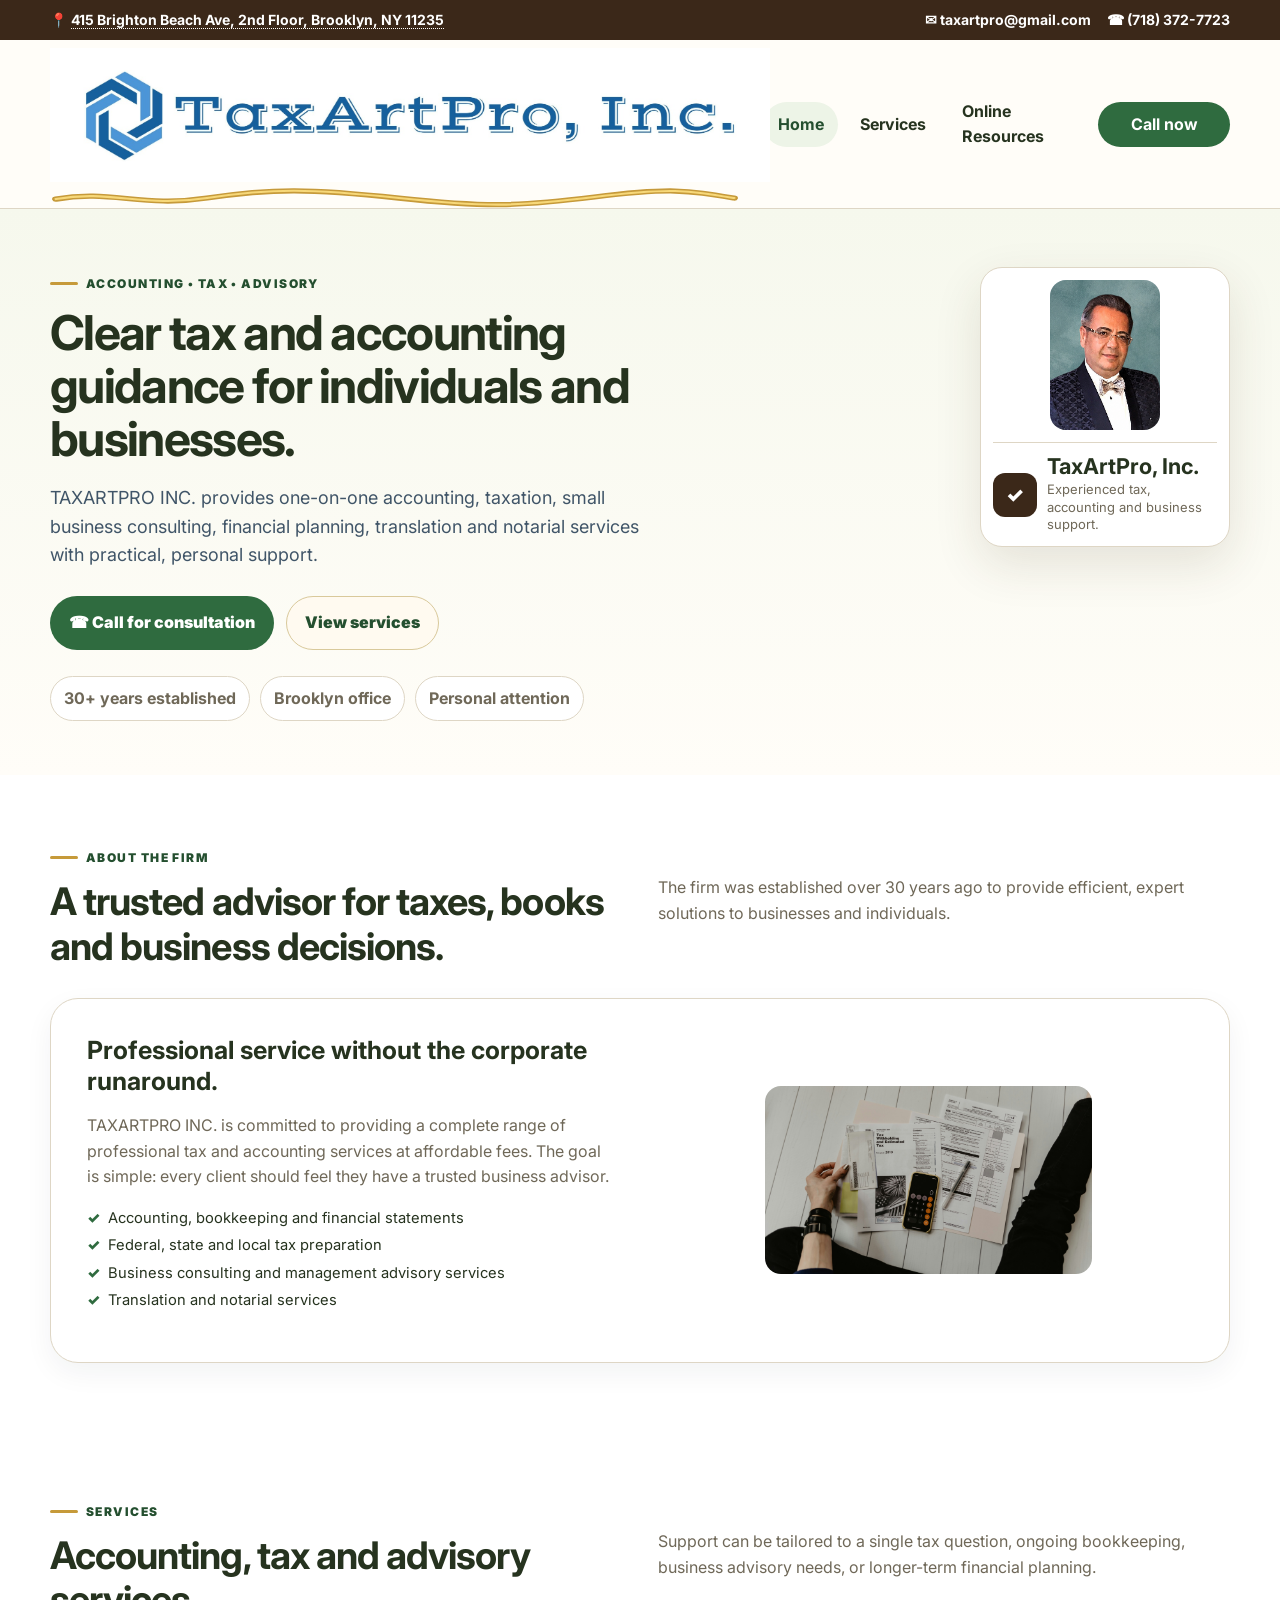
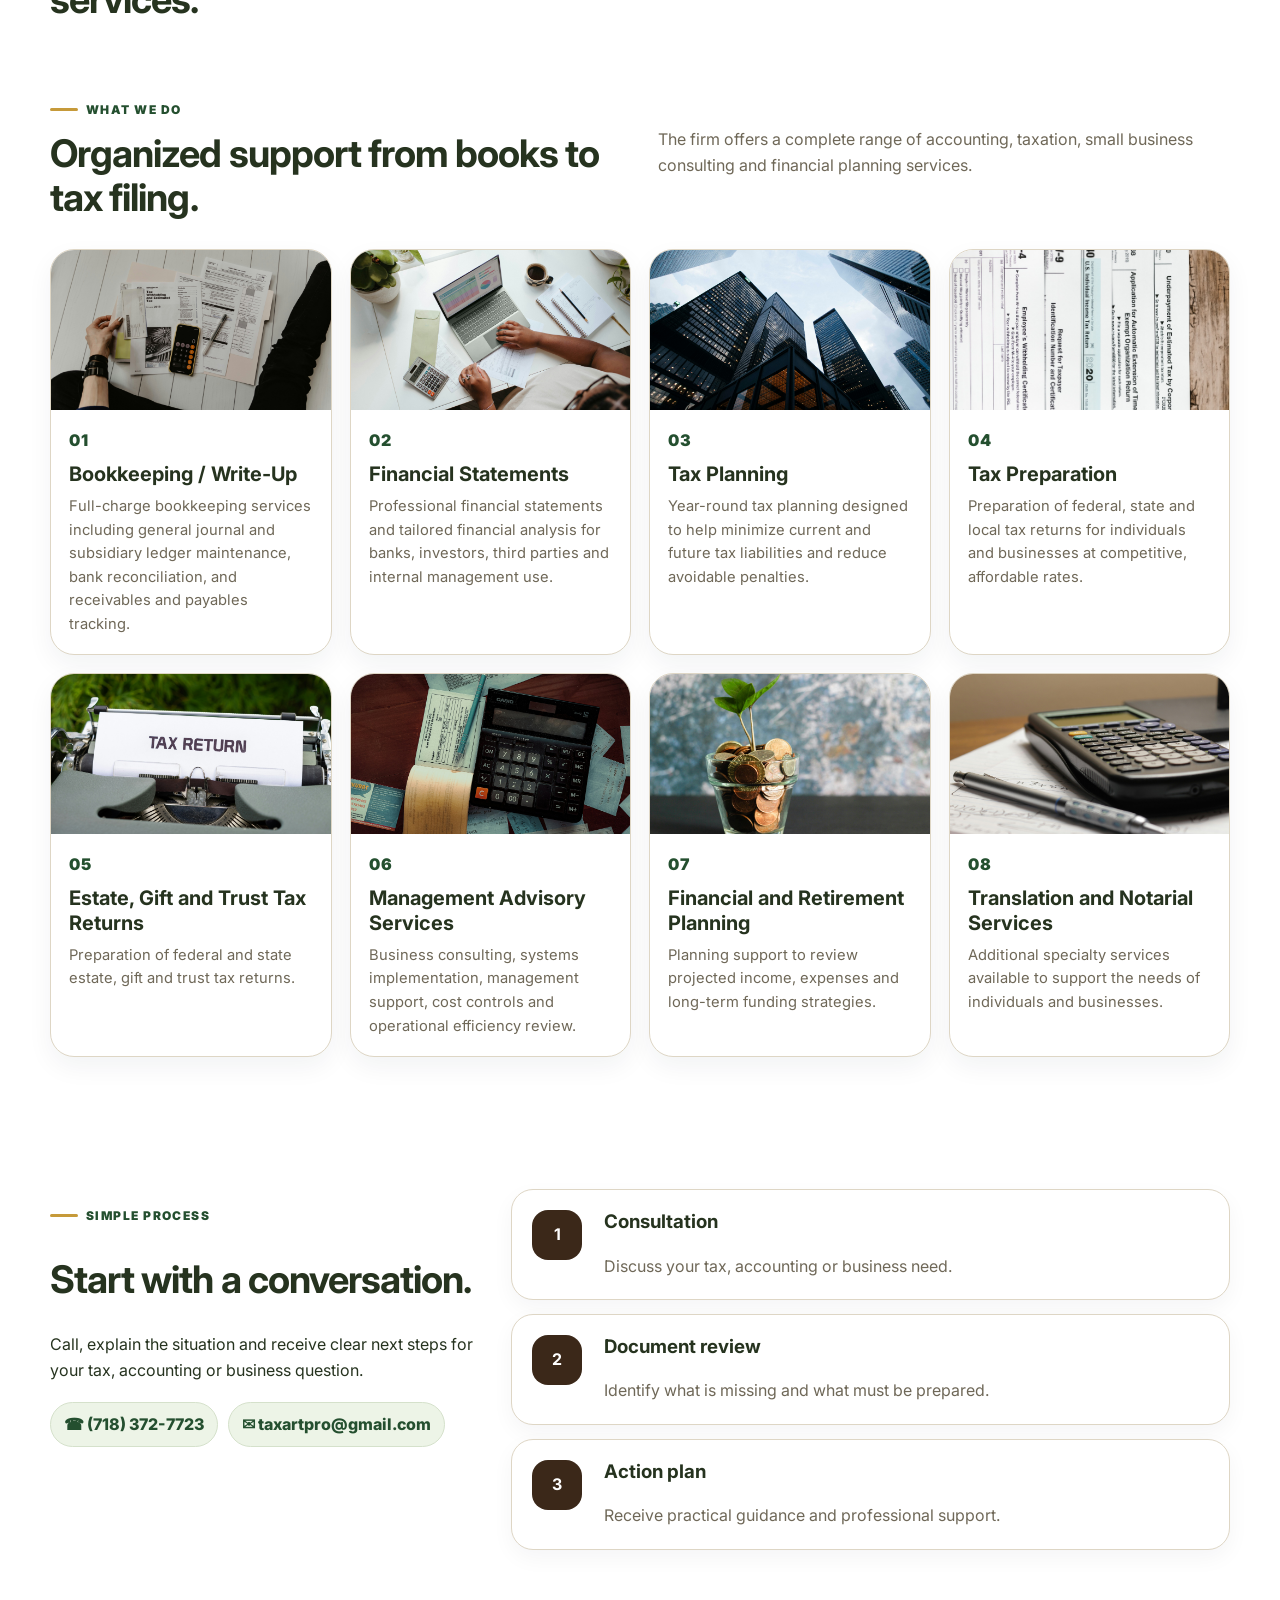
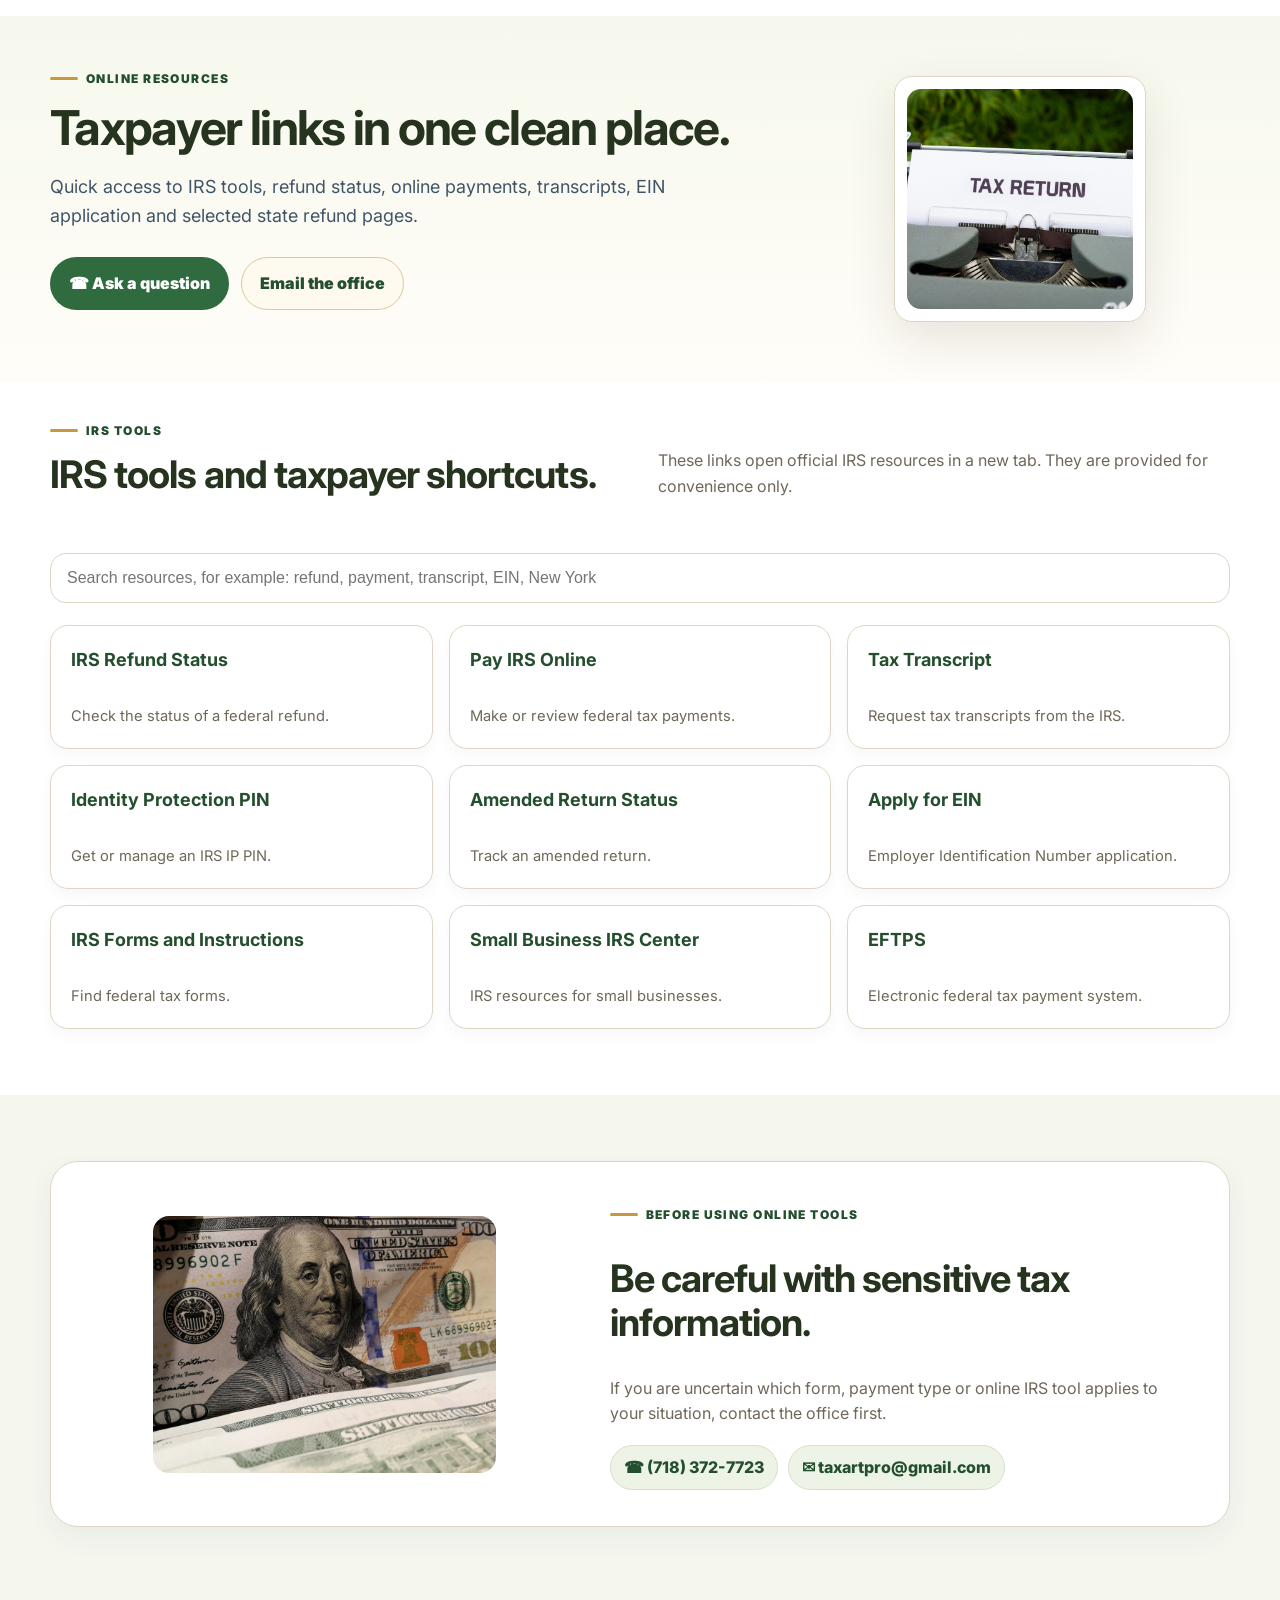
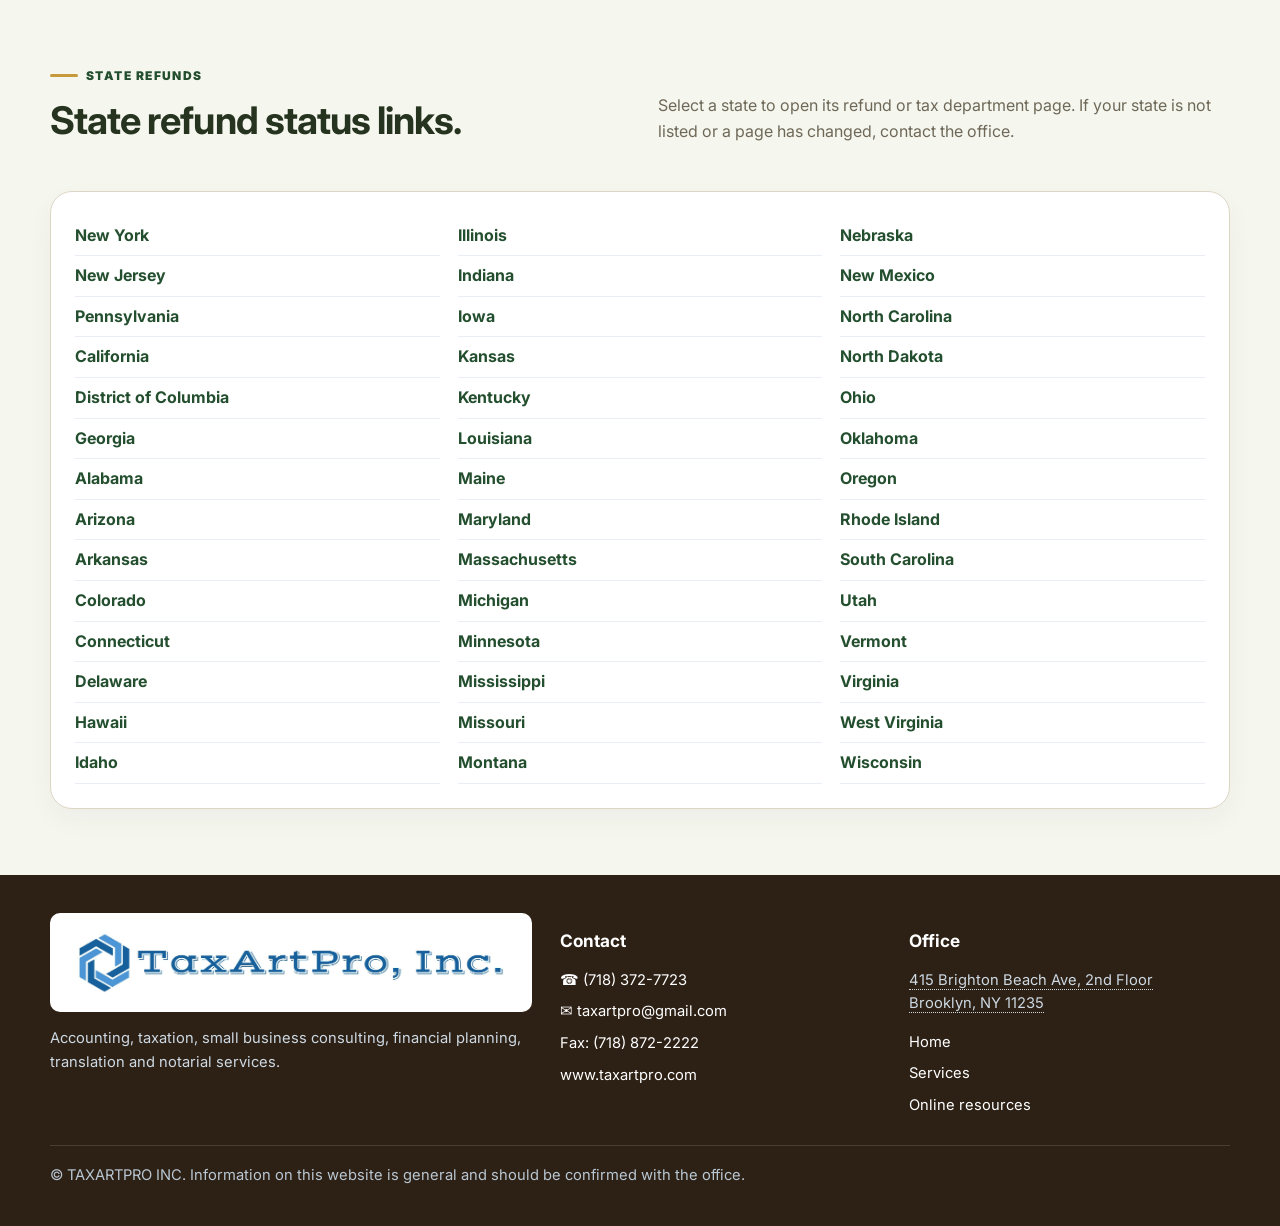
==== commit b2415602: "Add files via upload" ====
--- a/index.html
+++ b/index.html
@@ -20,7 +20,7 @@
 </div>
 <header class="header">
   <div class="container nav">
-    <a class="logo" href="index.html" aria-label="TaxArtPro home"><img src="assets/img/taxartpro-logo.jpg" alt="TaxArtPro, Inc. logo"></a>
+    <a class="logo" href="index.html" aria-label="TaxArtPro home"><img src="assets/img/taxartpro-logo.jpg" alt="TaxArtPro, Inc. logo"><span class="logo-underline" aria-hidden="true"></span></a>
     <button class="menu-toggle" aria-expanded="false">Menu</button>
     <nav class="nav-links" aria-label="Main navigation"><a class="active" href="#home">Home</a><a href="#services">Services</a><a href="#resources">Online Resources</a><a class="call" href="tel:+17183727723">Call now</a></nav>
   </div>
--- a/assets/css/styles.css
+++ b/assets/css/styles.css
@@ -802,3 +802,113 @@
 #contact {
   display: none !important;
 }
+
+
+/* v20: static decorative gold underline under logo, no animation */
+.logo {
+  background: transparent !important;
+  border: none !important;
+  border-radius: 0 !important;
+  padding: 8px 0 18px !important;
+  box-shadow: none !important;
+  position: relative !important;
+  overflow: visible !important;
+}
+
+.logo:before {
+  content: none !important;
+}
+
+.logo:after,
+.logo::after {
+  content: "" !important;
+  position: absolute !important;
+  left: 2% !important;
+  right: 2% !important;
+  bottom: 2px !important;
+  height: 10px !important;
+  border-radius: 999px !important;
+  background:
+    linear-gradient(90deg, transparent 0%, #9b6b17 10%, #d6a636 28%, #fff0a8 50%, #d6a636 72%, #9b6b17 90%, transparent 100%);
+  box-shadow:
+    0 2px 0 rgba(118, 80, 18, .35),
+    0 7px 14px rgba(185, 134, 35, .28);
+  animation: none !important;
+  transform: none !important;
+  opacity: 1 !important;
+}
+
+.logo img {
+  position: relative !important;
+  z-index: 1 !important;
+}
+
+
+/* v21: real visible decorative gold underline under top logo */
+.header .logo {
+  display: inline-flex !important;
+  flex-direction: column !important;
+  align-items: stretch !important;
+  justify-content: center !important;
+  width: fit-content !important;
+  background: transparent !important;
+  border: none !important;
+  box-shadow: none !important;
+  padding: 8px 0 0 !important;
+  position: relative !important;
+  overflow: visible !important;
+}
+
+/* Disable old pseudo underline completely */
+.header .logo:before,
+.header .logo:after,
+.header .logo::before,
+.header .logo::after {
+  content: none !important;
+  display: none !important;
+}
+
+.header .logo img {
+  display: block !important;
+  width: 720px !important;
+  max-width: min(720px, 58vw) !important;
+  max-height: 150px !important;
+  object-fit: contain !important;
+  position: relative !important;
+  z-index: 1 !important;
+}
+
+.header .logo .logo-underline {
+  display: block !important;
+  width: 100% !important;
+  height: 22px !important;
+  margin-top: 4px !important;
+  background-repeat: no-repeat !important;
+  background-position: center center !important;
+  background-size: 100% 100% !important;
+  background-image: url("data:image/svg+xml,%3Csvg xmlns='http://www.w3.org/2000/svg' viewBox='0 0 900 42' preserveAspectRatio='none'%3E%3Cpath d='M8 25 C80 6 120 42 205 23 S340 5 455 23 S610 39 710 21 S830 8 892 23' fill='none' stroke='%23c69a3a' stroke-width='10' stroke-linecap='round'/%3E%3Cpath d='M8 25 C80 6 120 42 205 23 S340 5 455 23 S610 39 710 21 S830 8 892 23' fill='none' stroke='%23f7d879' stroke-width='4' stroke-linecap='round'/%3E%3C/svg%3E") !important;
+}
+
+@media (max-width: 980px) {
+  .header .logo img {
+    width: 460px !important;
+    max-width: 62vw !important;
+    max-height: 105px !important;
+  }
+  .header .logo .logo-underline {
+    height: 18px !important;
+    margin-top: 3px !important;
+  }
+}
+
+@media (max-width: 620px) {
+  .header .logo img {
+    width: 300px !important;
+    max-width: 66vw !important;
+    max-height: 80px !important;
+  }
+  .header .logo .logo-underline {
+    height: 14px !important;
+    margin-top: 2px !important;
+  }
+}
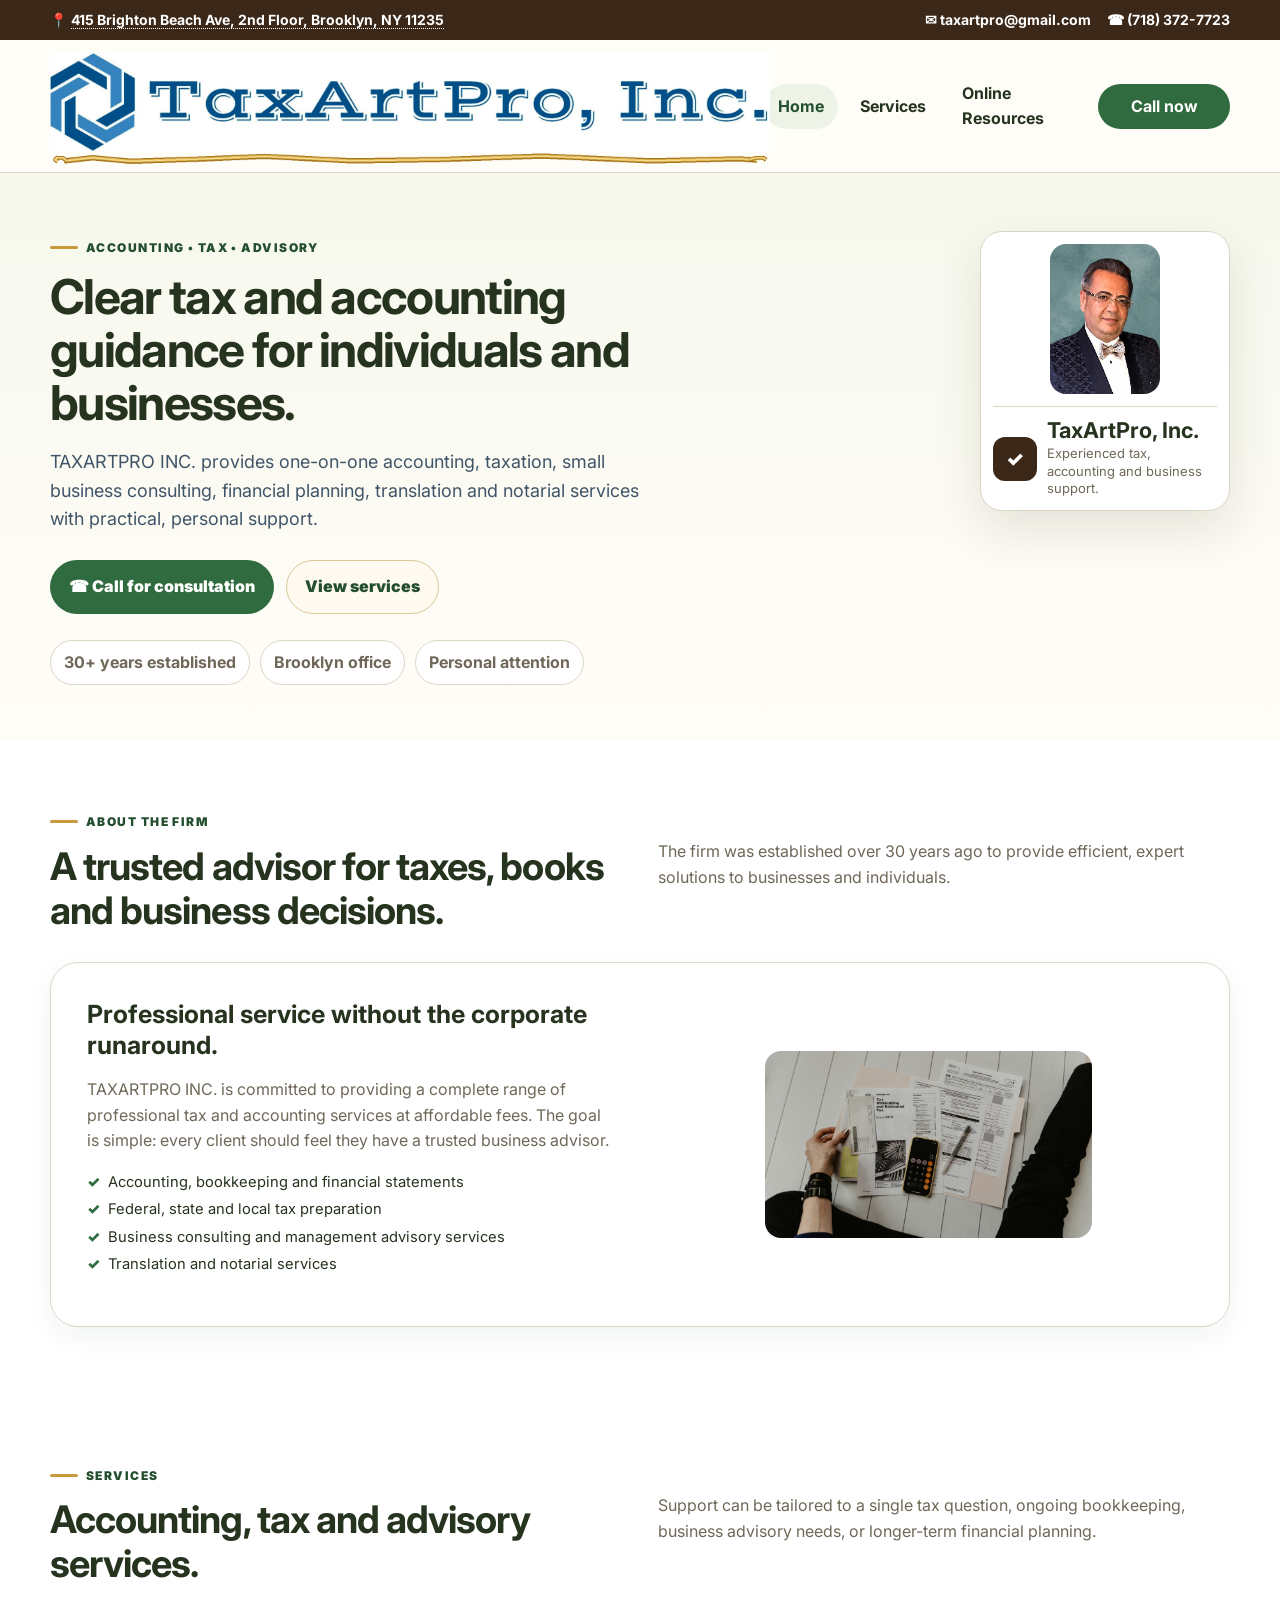
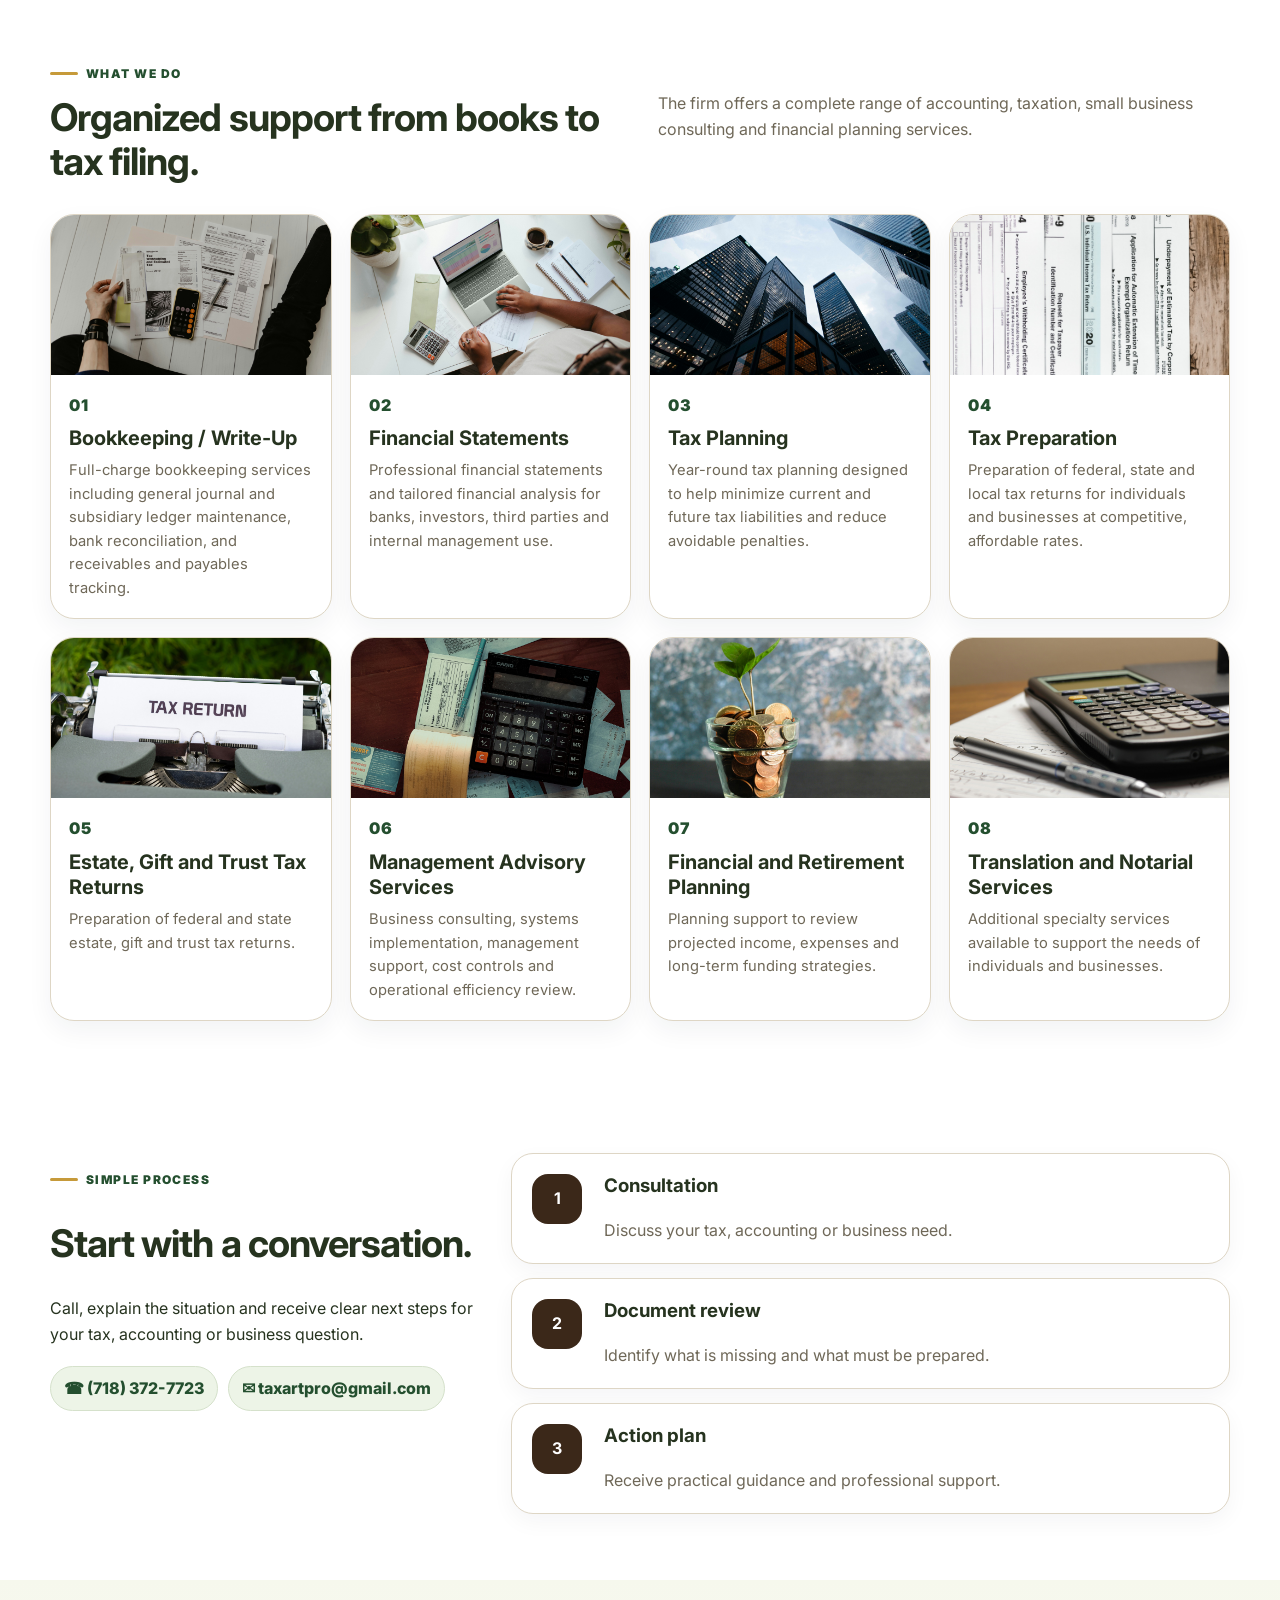
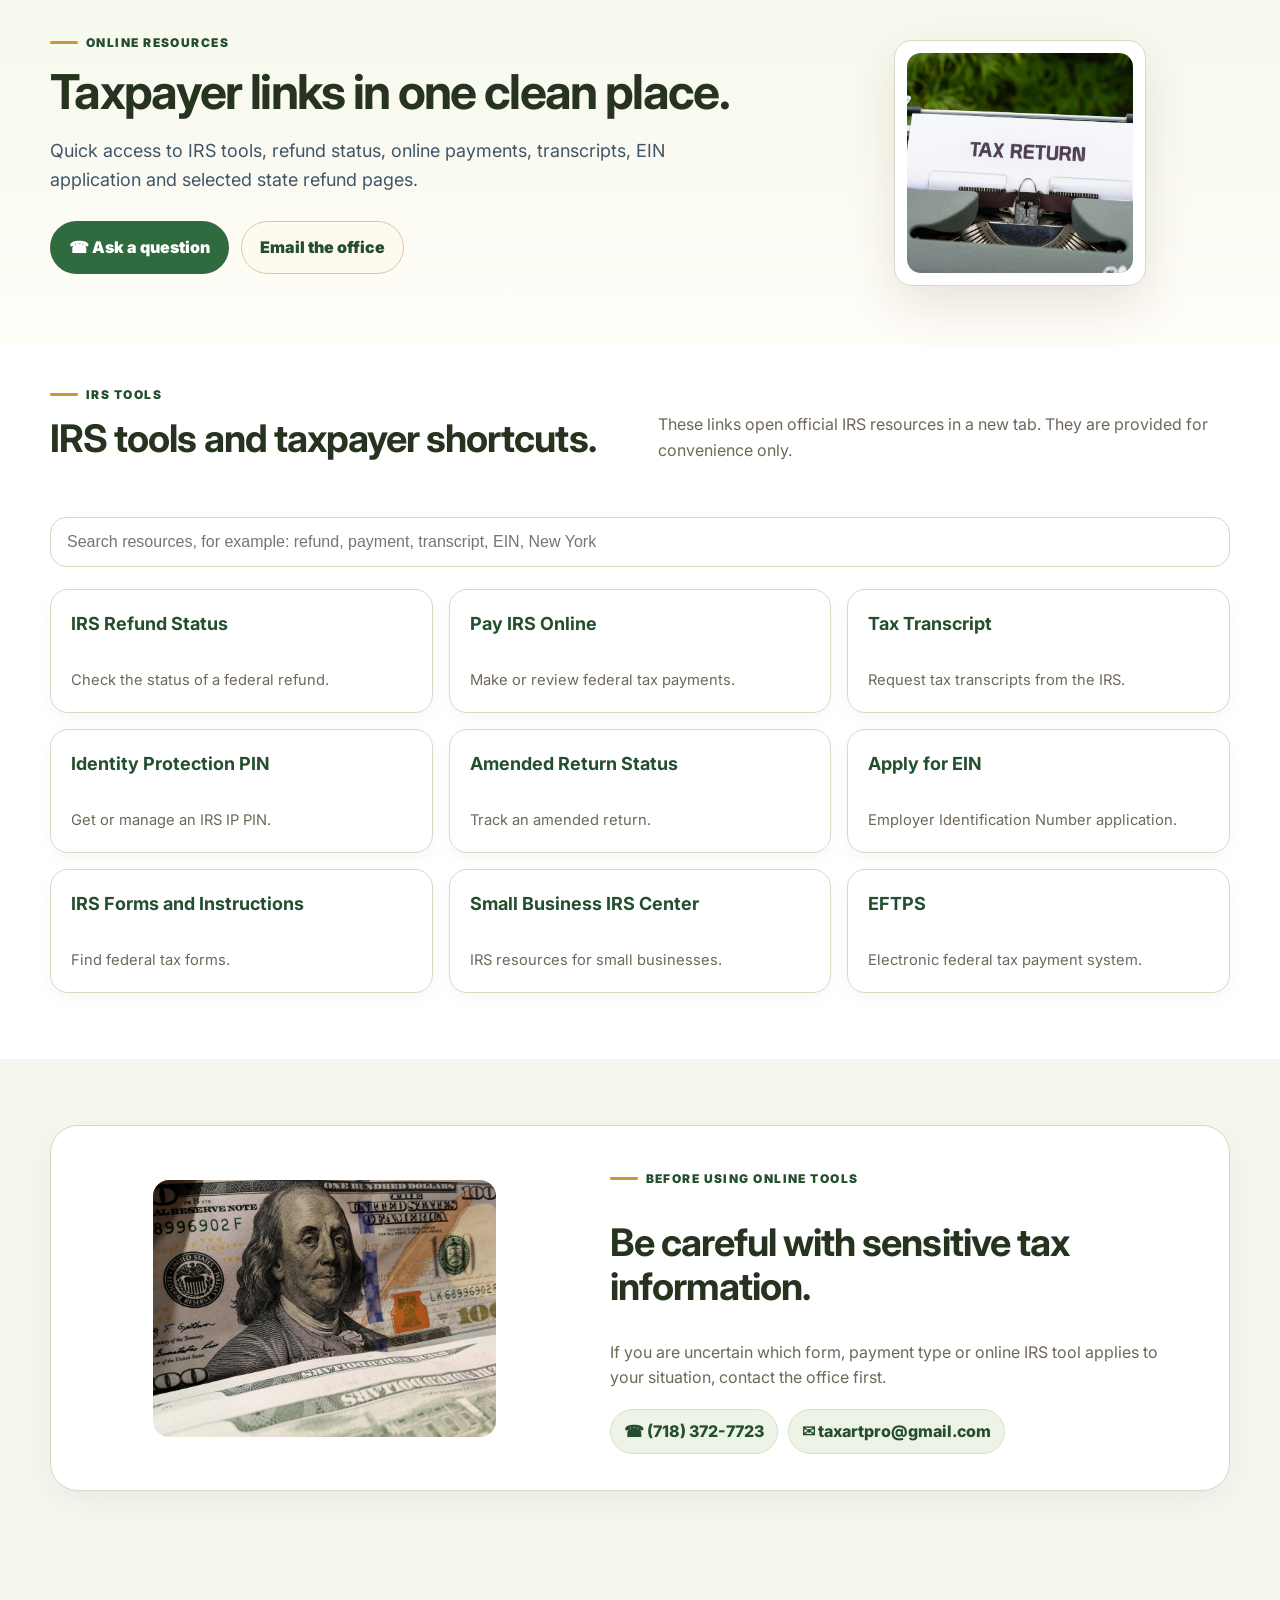
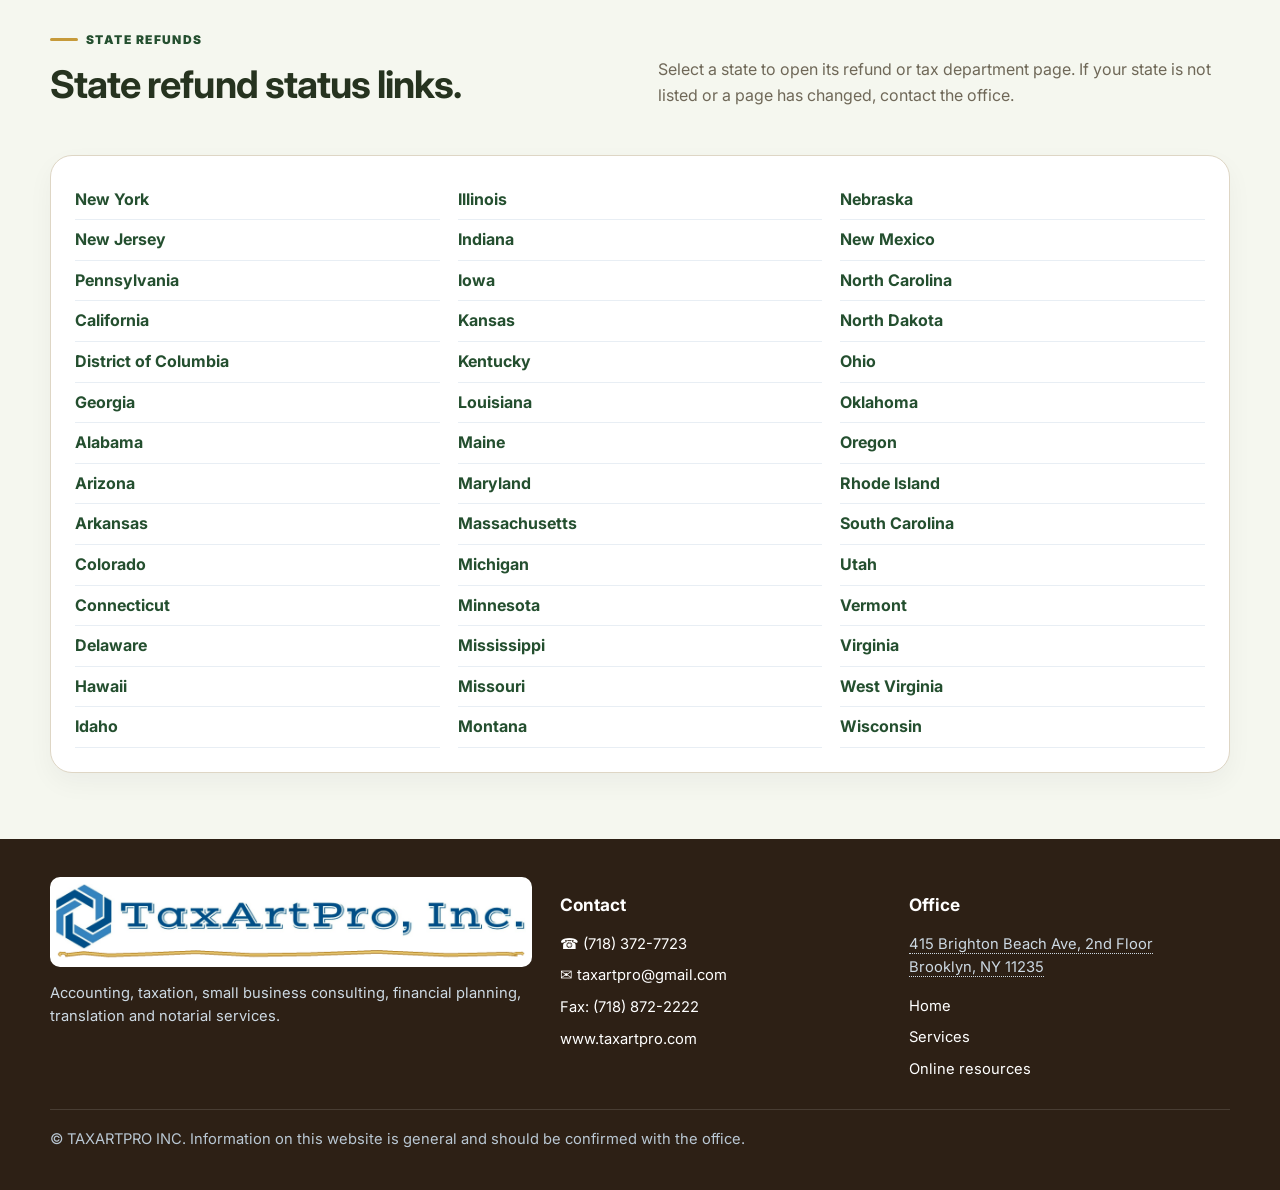
==== commit c6ae269e: "Add files via upload" ====
--- a/index.html
+++ b/index.html
@@ -20,7 +20,7 @@
 </div>
 <header class="header">
   <div class="container nav">
-    <a class="logo" href="index.html" aria-label="TaxArtPro home"><img src="assets/img/taxartpro-logo.jpg" alt="TaxArtPro, Inc. logo"><span class="logo-underline" aria-hidden="true"></span></a>
+    <a class="logo" href="index.html" aria-label="TaxArtPro home"><img src="assets/img/taxartpro-logo-underlined.png" alt="TaxArtPro, Inc. logo"></a>
     <button class="menu-toggle" aria-expanded="false">Menu</button>
     <nav class="nav-links" aria-label="Main navigation"><a class="active" href="#home">Home</a><a href="#services">Services</a><a href="#resources">Online Resources</a><a class="call" href="tel:+17183727723">Call now</a></nav>
   </div>
@@ -164,7 +164,7 @@
 </main>
 <footer class="footer">
   <div class="container footer-grid">
-    <div><img src="assets/img/taxartpro-logo.jpg" alt="TaxArtPro, Inc. logo"><p>Accounting, taxation, small business consulting, financial planning, translation and notarial services.</p></div>
+    <div><img src="assets/img/taxartpro-logo-underlined.png" alt="TaxArtPro, Inc. logo"><p>Accounting, taxation, small business consulting, financial planning, translation and notarial services.</p></div>
     <div><h3>Contact</h3><div class="footer-links"><a href="tel:+17183727723">☎ (718) 372-7723</a><a href="mailto:taxartpro@gmail.com">✉ taxartpro@gmail.com</a><span>Fax: (718) 872-2222</span><a href="https://www.taxartpro.com" target="_blank" rel="noopener">www.taxartpro.com</a></div></div>
     <div><h3>Office</h3><p><a class="address-link" href="https://www.google.com/maps/search/?api=1&query=415%20Brighton%20Beach%20Ave%202nd%20Floor%2C%20Brooklyn%2C%20NY%2011235" target="_blank" rel="noopener">415 Brighton Beach Ave, 2nd Floor<br>Brooklyn, NY 11235</a></p><div class="footer-links"><a href="#home">Home</a><a href="#services">Services</a><a href="#resources">Online resources</a></div></div>
   </div>
--- a/assets/css/styles.css
+++ b/assets/css/styles.css
@@ -912,3 +912,28 @@
     margin-top: 2px !important;
   }
 }
+
+
+/* v22: use underlined logo image asset directly */
+.header .logo .logo-underline { display: none !important; }
+.header .logo img {
+  display: block !important;
+  width: 720px !important;
+  max-width: min(720px, 58vw) !important;
+  max-height: 178px !important;
+  object-fit: contain !important;
+}
+@media (max-width: 980px) {
+  .header .logo img {
+    width: 460px !important;
+    max-width: 62vw !important;
+    max-height: 122px !important;
+  }
+}
+@media (max-width: 620px) {
+  .header .logo img {
+    width: 300px !important;
+    max-width: 66vw !important;
+    max-height: 88px !important;
+  }
+}
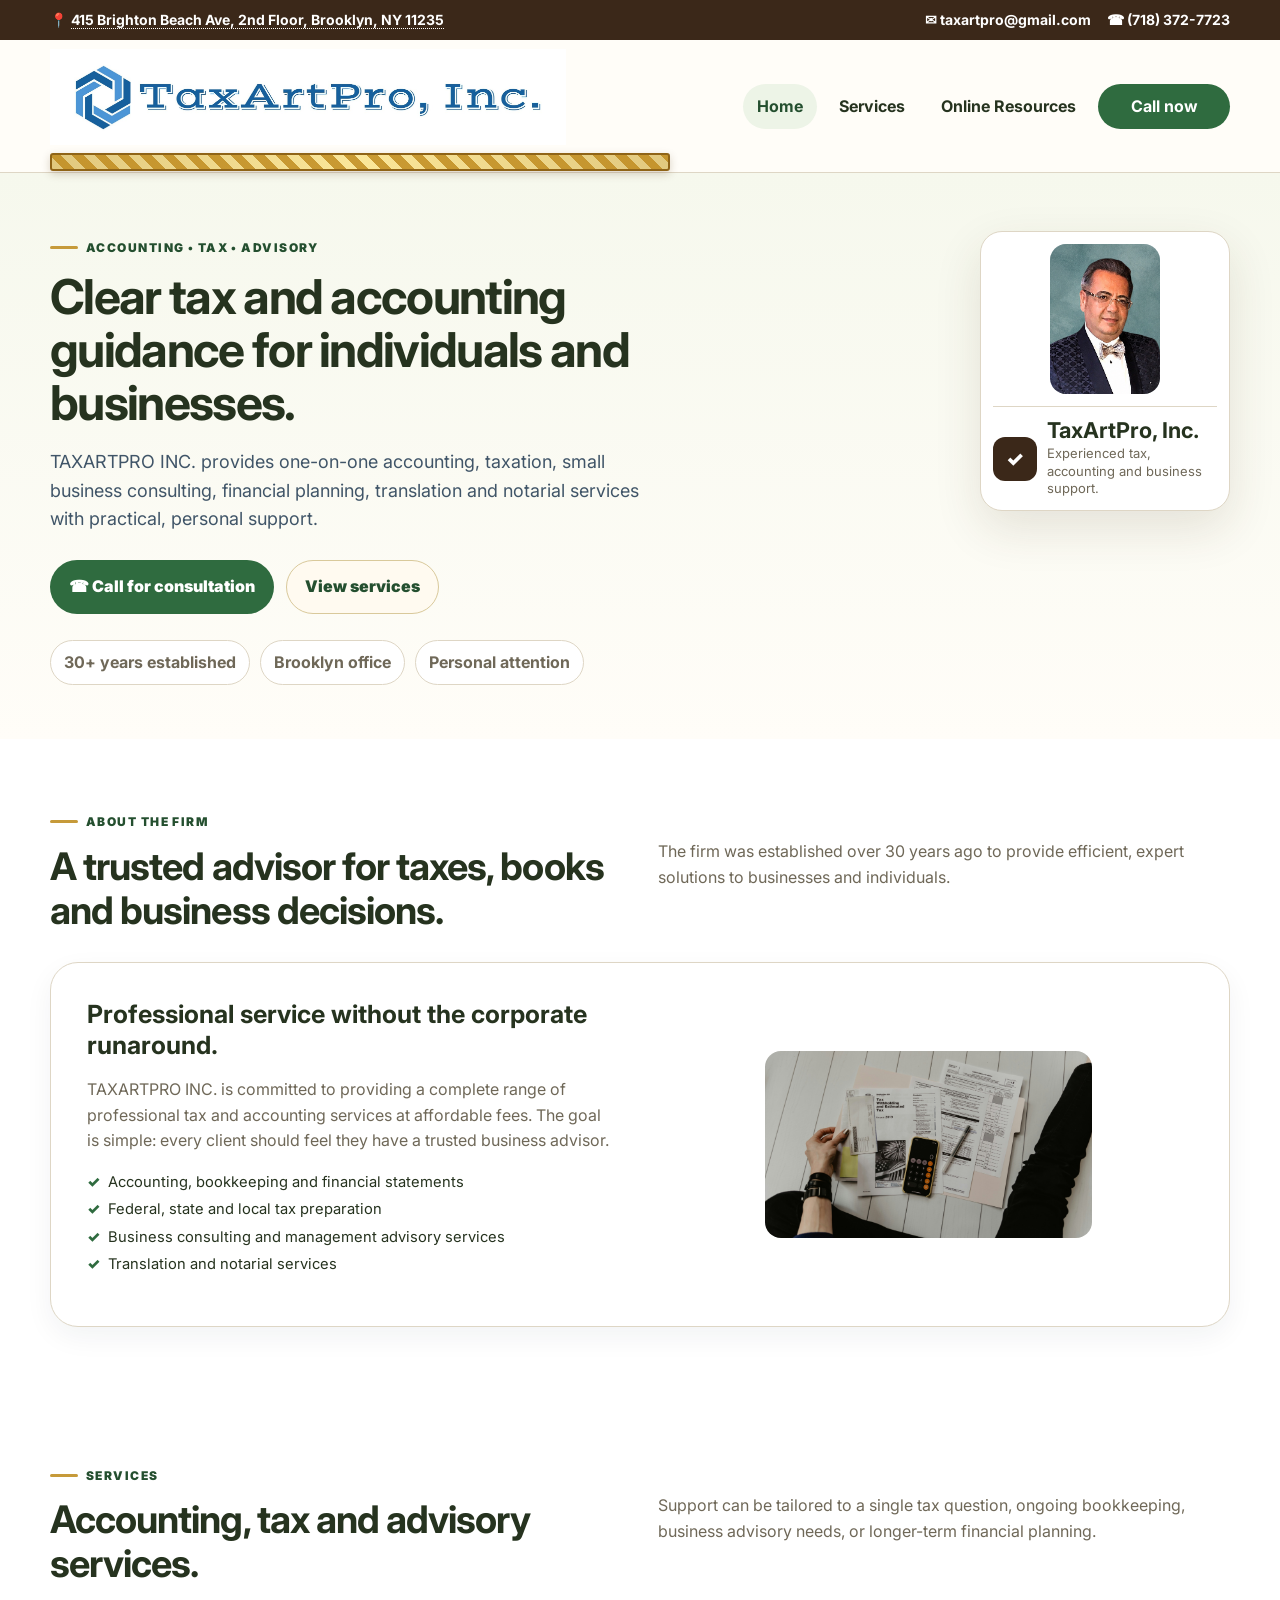
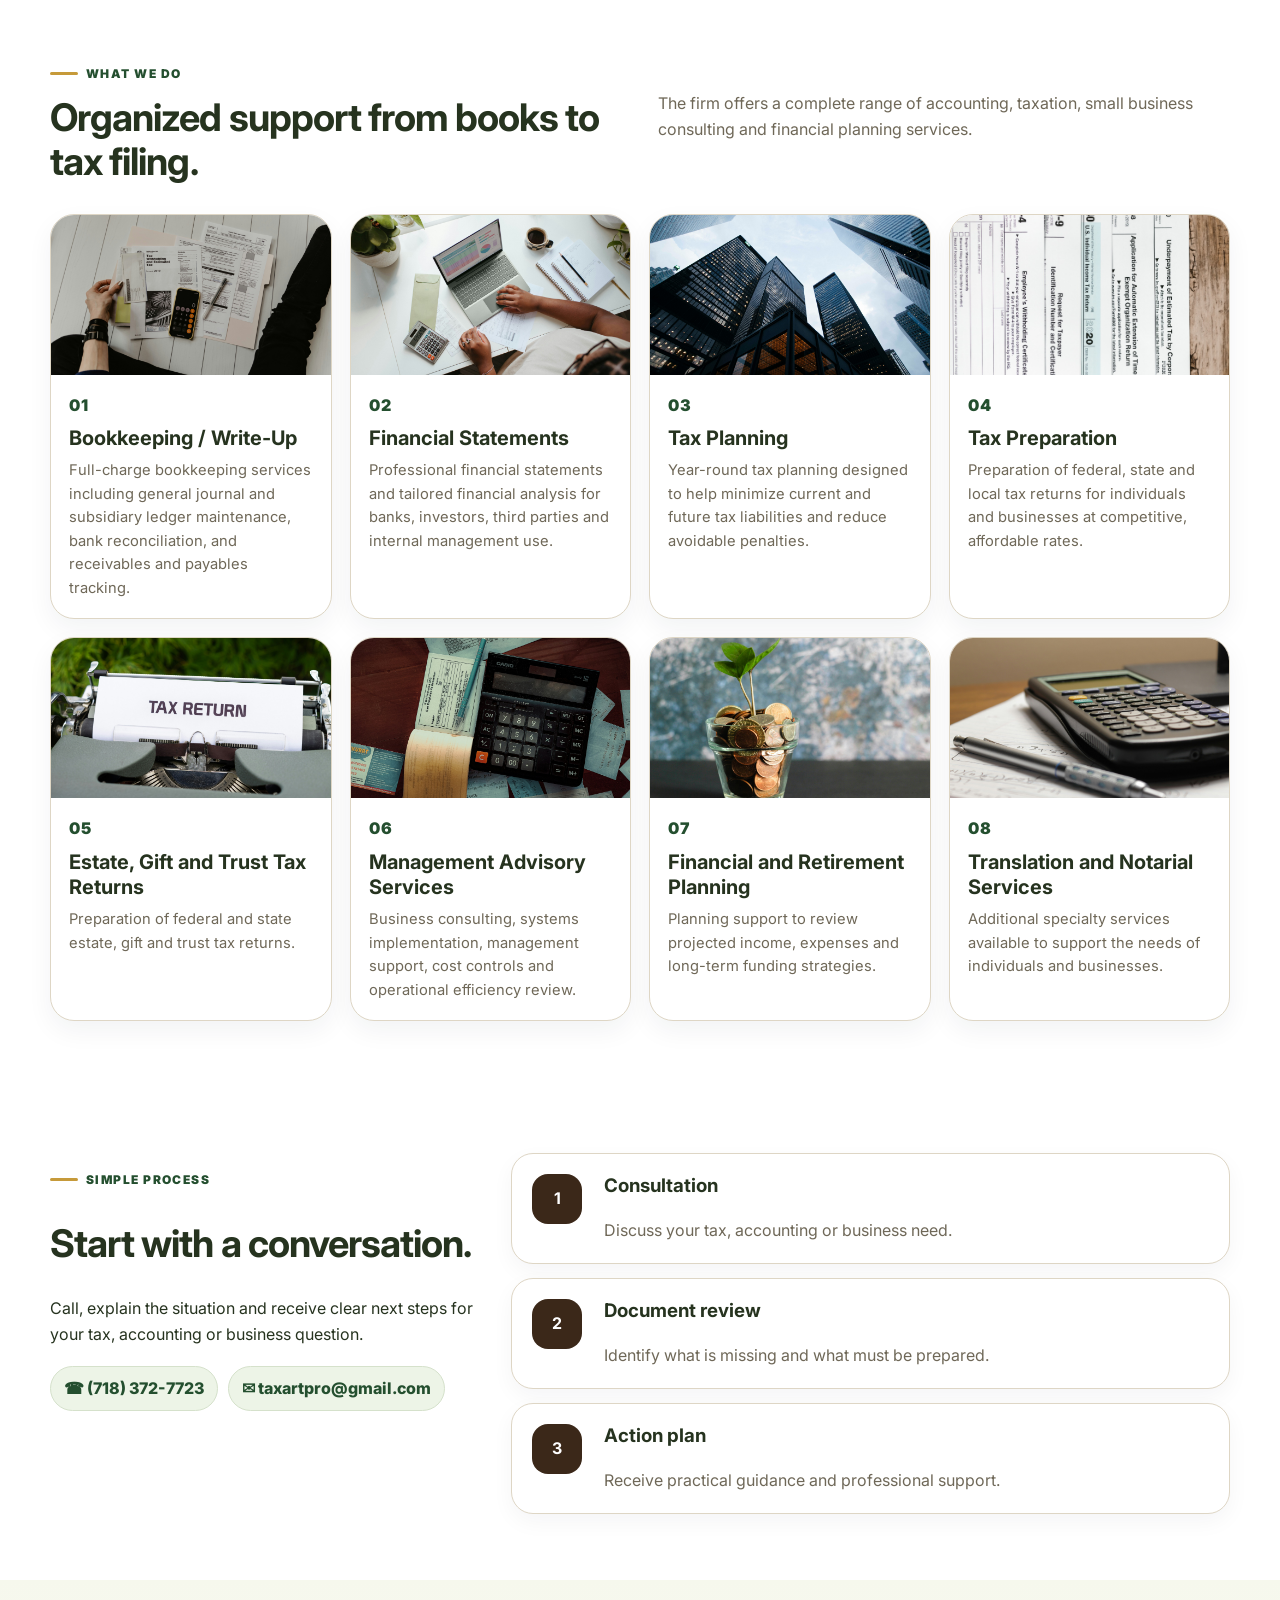
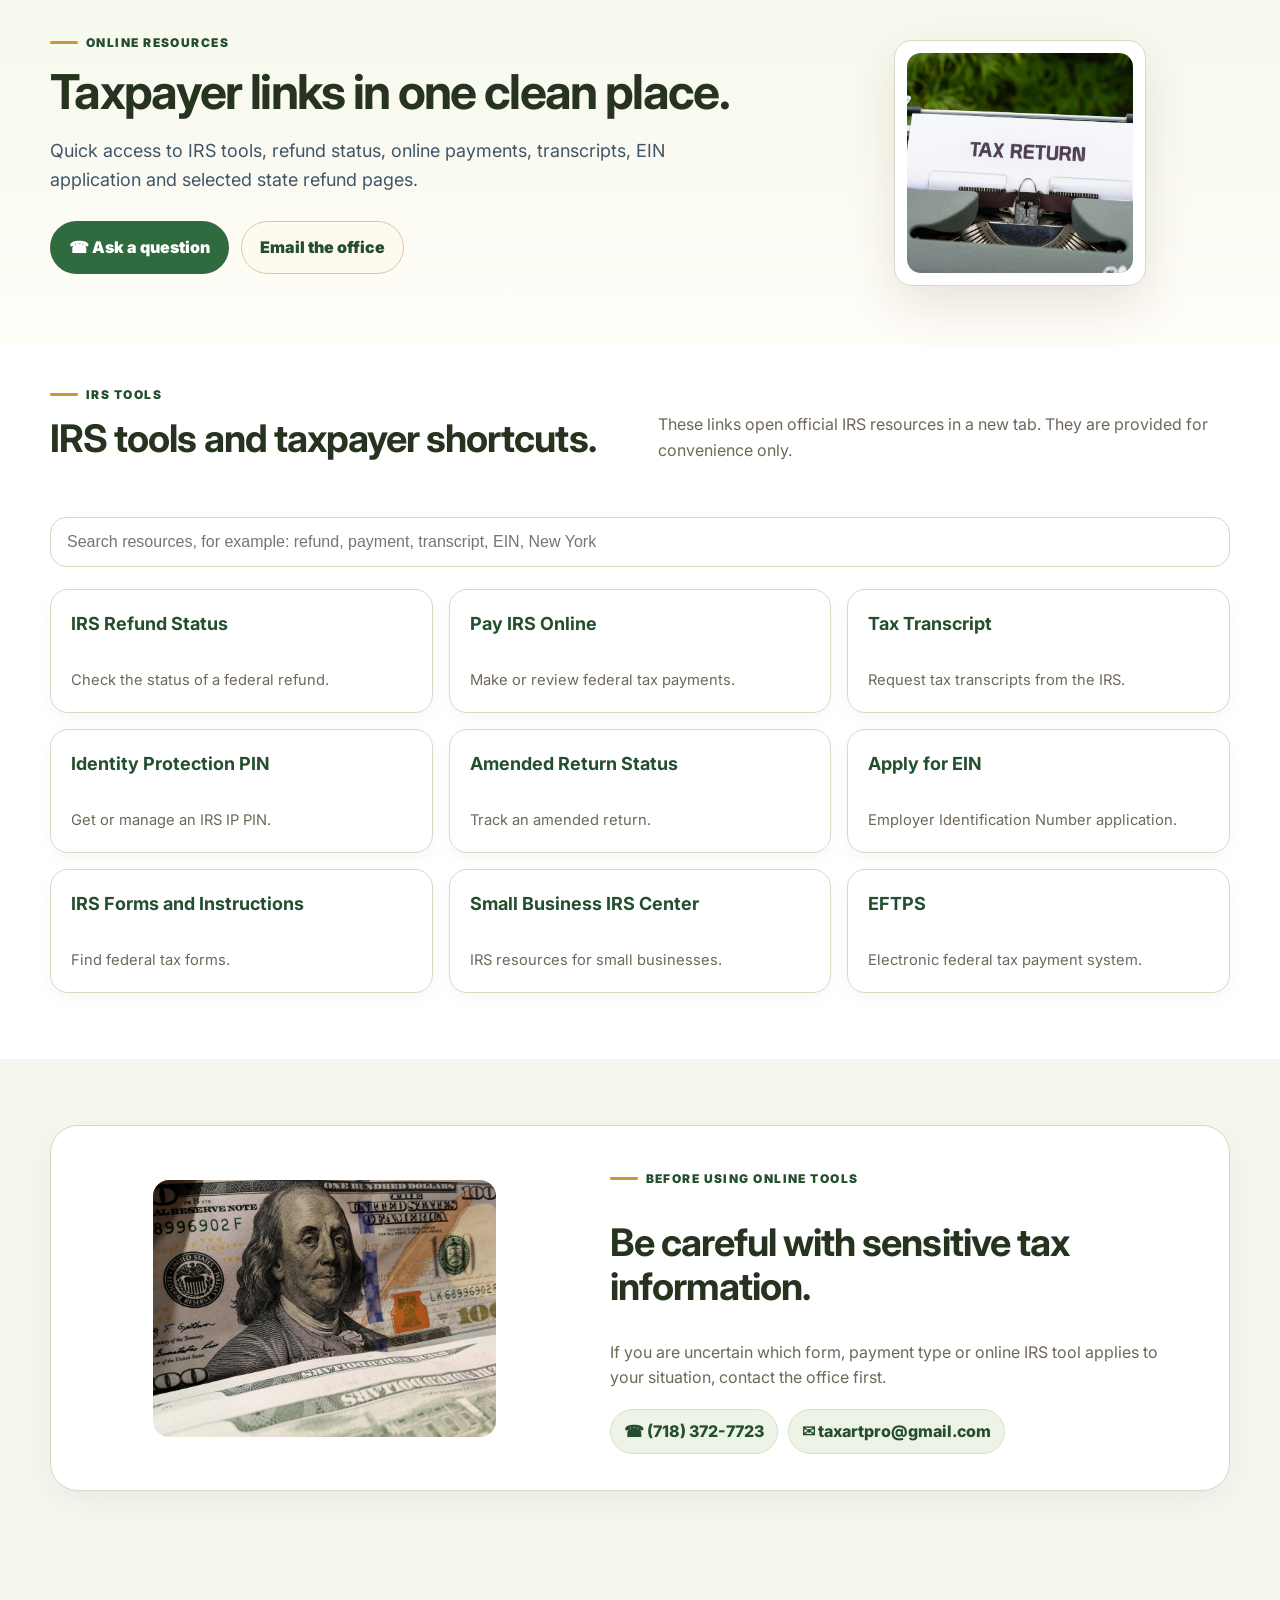
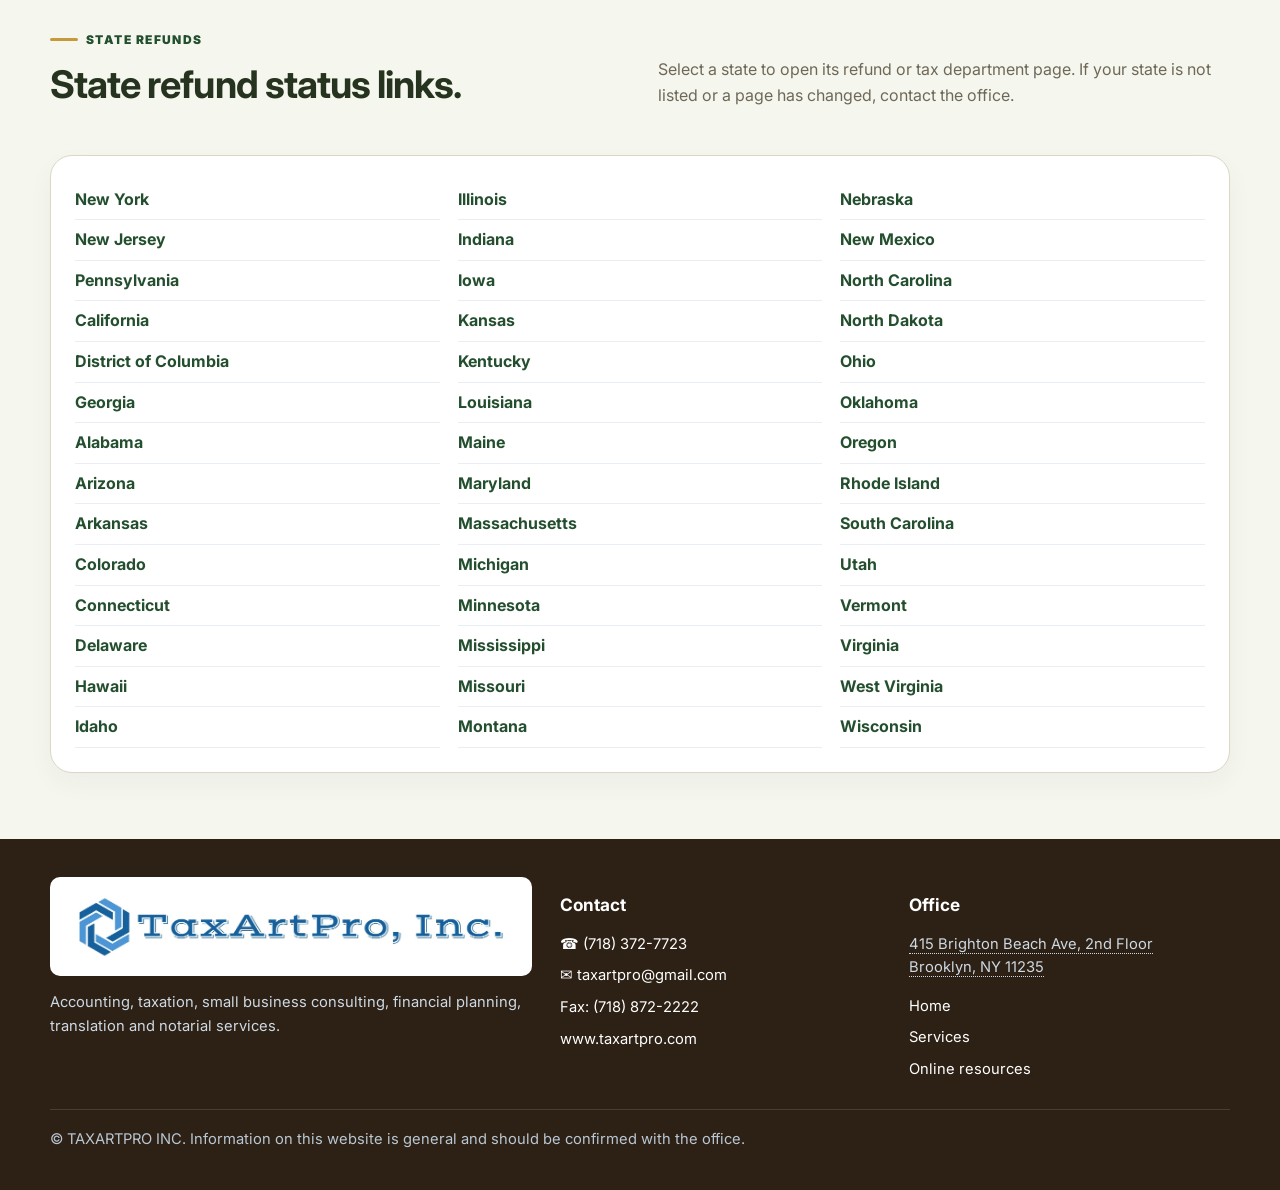
==== commit bb5b751e: "Add files via upload" ====
--- a/index.html
+++ b/index.html
@@ -20,7 +20,7 @@
 </div>
 <header class="header">
   <div class="container nav">
-    <a class="logo" href="index.html" aria-label="TaxArtPro home"><img src="assets/img/taxartpro-logo-underlined.png" alt="TaxArtPro, Inc. logo"></a>
+    <a class="logo" href="index.html" aria-label="TaxArtPro home"><img src="assets/img/taxartpro-logo.jpg" alt="TaxArtPro, Inc. logo"><span class="logo-bar" aria-hidden="true"></span></a>
     <button class="menu-toggle" aria-expanded="false">Menu</button>
     <nav class="nav-links" aria-label="Main navigation"><a class="active" href="#home">Home</a><a href="#services">Services</a><a href="#resources">Online Resources</a><a class="call" href="tel:+17183727723">Call now</a></nav>
   </div>
@@ -164,7 +164,7 @@
 </main>
 <footer class="footer">
   <div class="container footer-grid">
-    <div><img src="assets/img/taxartpro-logo-underlined.png" alt="TaxArtPro, Inc. logo"><p>Accounting, taxation, small business consulting, financial planning, translation and notarial services.</p></div>
+    <div><img src="assets/img/taxartpro-logo.jpg" alt="TaxArtPro, Inc. logo"><p>Accounting, taxation, small business consulting, financial planning, translation and notarial services.</p></div>
     <div><h3>Contact</h3><div class="footer-links"><a href="tel:+17183727723">☎ (718) 372-7723</a><a href="mailto:taxartpro@gmail.com">✉ taxartpro@gmail.com</a><span>Fax: (718) 872-2222</span><a href="https://www.taxartpro.com" target="_blank" rel="noopener">www.taxartpro.com</a></div></div>
     <div><h3>Office</h3><p><a class="address-link" href="https://www.google.com/maps/search/?api=1&query=415%20Brighton%20Beach%20Ave%202nd%20Floor%2C%20Brooklyn%2C%20NY%2011235" target="_blank" rel="noopener">415 Brighton Beach Ave, 2nd Floor<br>Brooklyn, NY 11235</a></p><div class="footer-links"><a href="#home">Home</a><a href="#services">Services</a><a href="#resources">Online resources</a></div></div>
   </div>
--- a/assets/css/styles.css
+++ b/assets/css/styles.css
@@ -937,3 +937,137 @@
     max-height: 88px !important;
   }
 }
+
+
+/* v24: FIX logo area. No baked crooked line. Use clean logo + real straight gold bar. */
+.header .nav {
+  gap: 34px !important;
+  overflow: visible !important;
+}
+
+.header .logo {
+  display: inline-flex !important;
+  flex-direction: column !important;
+  align-items: stretch !important;
+  justify-content: center !important;
+  flex: 0 1 620px !important;
+  max-width: 620px !important;
+  min-width: 0 !important;
+  width: auto !important;
+  background: transparent !important;
+  border: none !important;
+  border-radius: 0 !important;
+  box-shadow: none !important;
+  padding: 8px 0 0 !important;
+  overflow: visible !important;
+  text-decoration: none !important;
+}
+
+.header .logo:before,
+.header .logo:after,
+.header .logo::before,
+.header .logo::after,
+.header .logo .logo-underline {
+  content: none !important;
+  display: none !important;
+}
+
+.header .logo img {
+  display: block !important;
+  width: 100% !important;
+  max-width: 620px !important;
+  height: auto !important;
+  max-height: 96px !important;
+  object-fit: contain !important;
+  object-position: left center !important;
+}
+
+/* Actual visible straight underline under the logo */
+.header .logo .logo-bar {
+  display: block !important;
+  width: 100% !important;
+  height: 18px !important;
+  margin-top: 8px !important;
+  border-radius: 3px !important;
+  border: 2px solid #8f6417 !important;
+  background:
+    repeating-linear-gradient(
+      45deg,
+      rgba(255, 240, 170, .70) 0px,
+      rgba(255, 240, 170, .70) 8px,
+      rgba(199, 151, 47, .95) 8px,
+      rgba(199, 151, 47, .95) 16px
+    ),
+    linear-gradient(90deg, #9b6b17 0%, #f1d173 50%, #9b6b17 100%) !important;
+  box-shadow: 0 3px 8px rgba(85, 55, 14, .22) !important;
+}
+
+/* Prevent nav from being pushed outside the screen */
+.header .nav-links {
+  flex: 1 0 auto !important;
+  justify-content: flex-end !important;
+  min-width: 470px !important;
+}
+
+.header .nav-links .call {
+  min-width: 132px !important;
+  white-space: nowrap !important;
+}
+
+@media (max-width: 1180px) {
+  .header .logo {
+    max-width: 520px !important;
+    flex-basis: 520px !important;
+  }
+
+  .header .logo img {
+    max-width: 520px !important;
+    max-height: 86px !important;
+  }
+
+  .header .nav-links {
+    min-width: 420px !important;
+  }
+}
+
+@media (max-width: 980px) {
+  .header .nav {
+    min-height: 104px !important;
+  }
+
+  .header .logo {
+    max-width: 430px !important;
+    flex-basis: 430px !important;
+  }
+
+  .header .logo img {
+    max-width: 430px !important;
+    max-height: 76px !important;
+  }
+
+  .header .logo .logo-bar {
+    height: 14px !important;
+    margin-top: 6px !important;
+  }
+
+  .header .nav-links {
+    min-width: 0 !important;
+  }
+}
+
+@media (max-width: 620px) {
+  .header .logo {
+    max-width: 280px !important;
+    flex-basis: 280px !important;
+  }
+
+  .header .logo img {
+    max-width: 280px !important;
+    max-height: 58px !important;
+  }
+
+  .header .logo .logo-bar {
+    height: 10px !important;
+    margin-top: 4px !important;
+  }
+}
